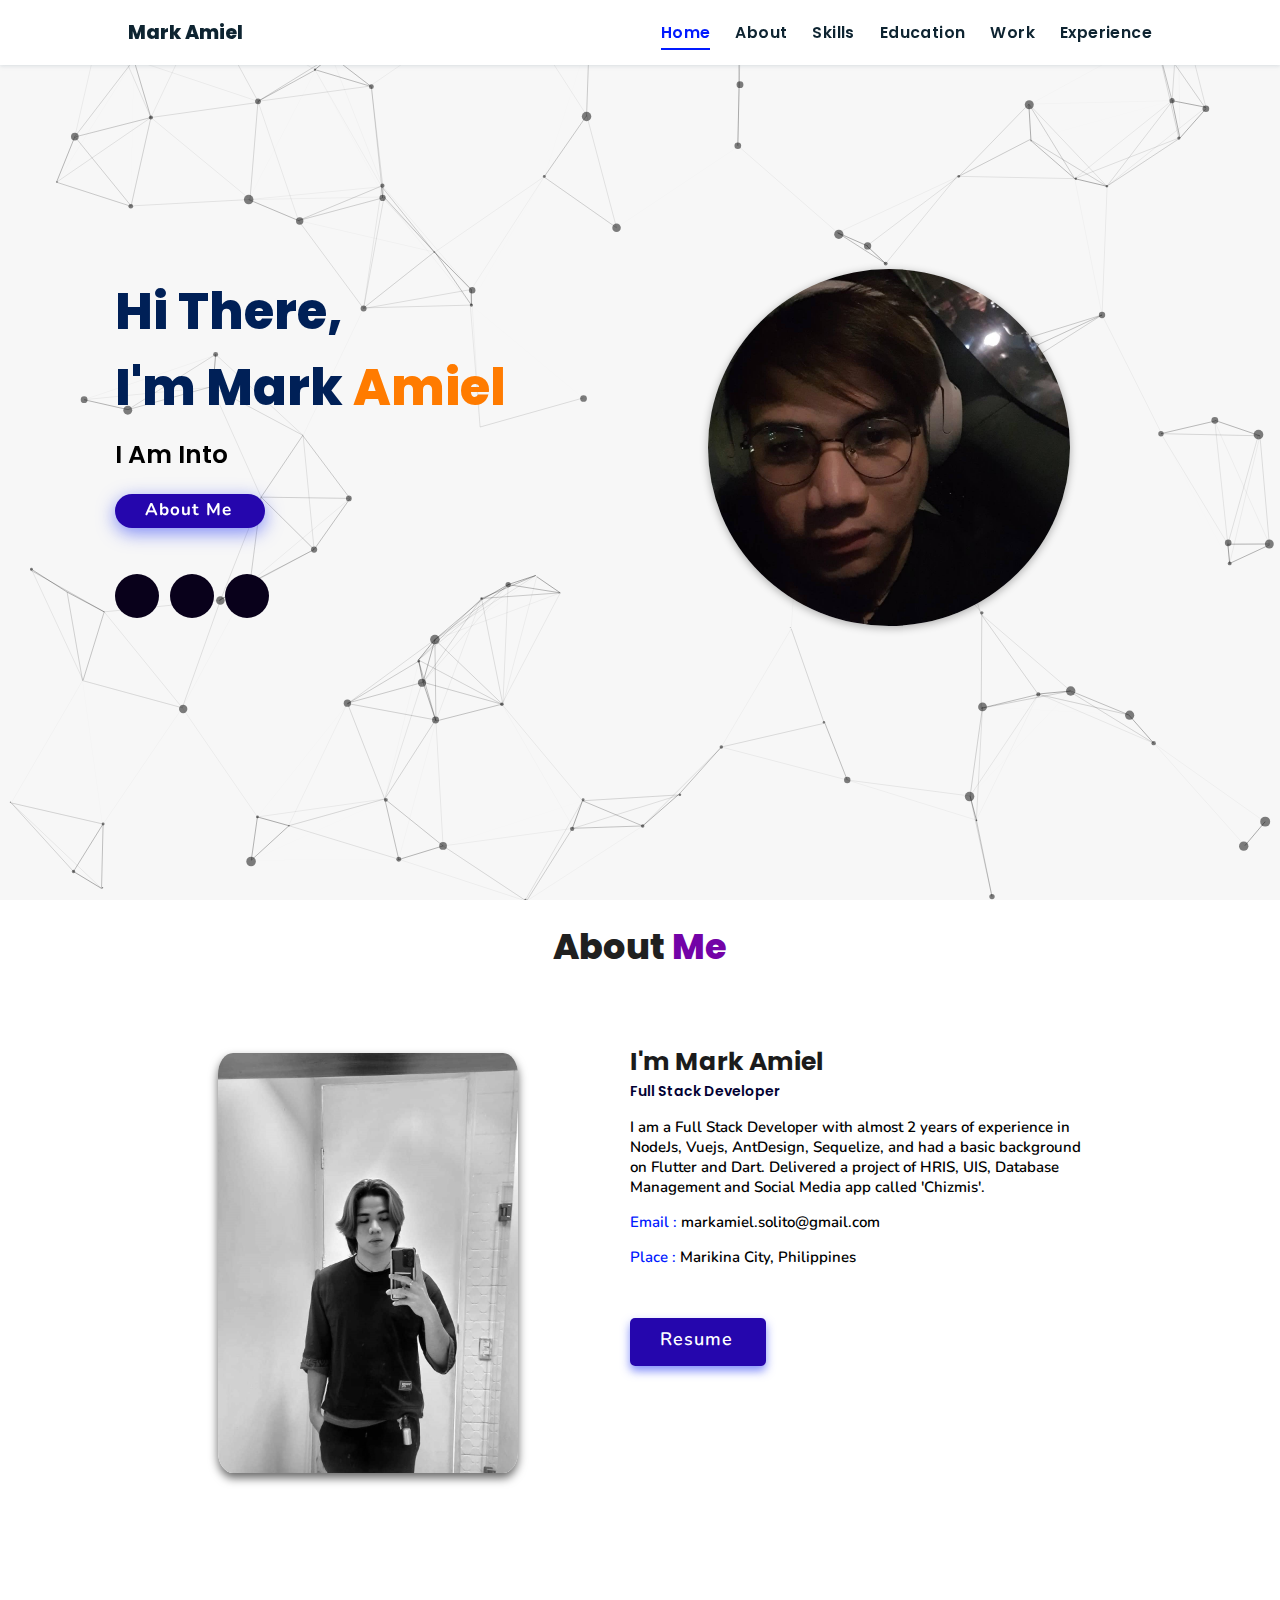
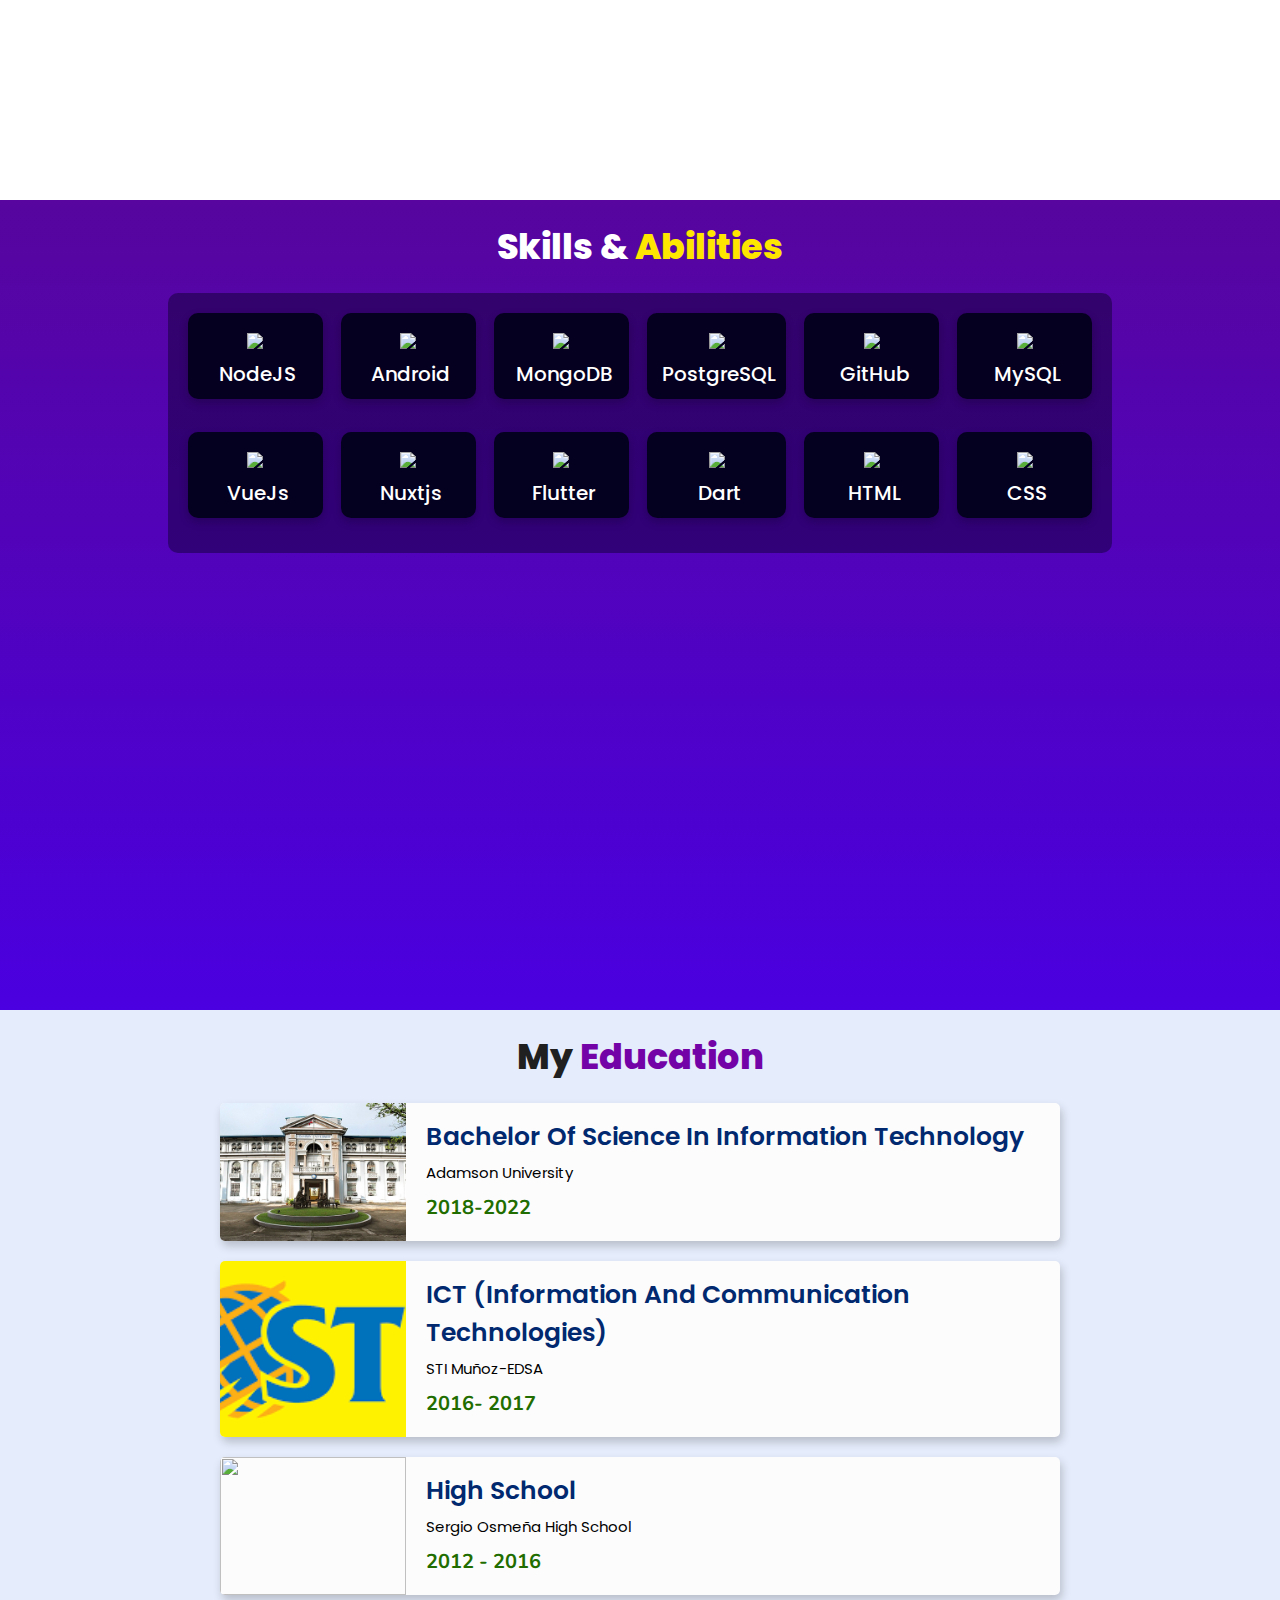
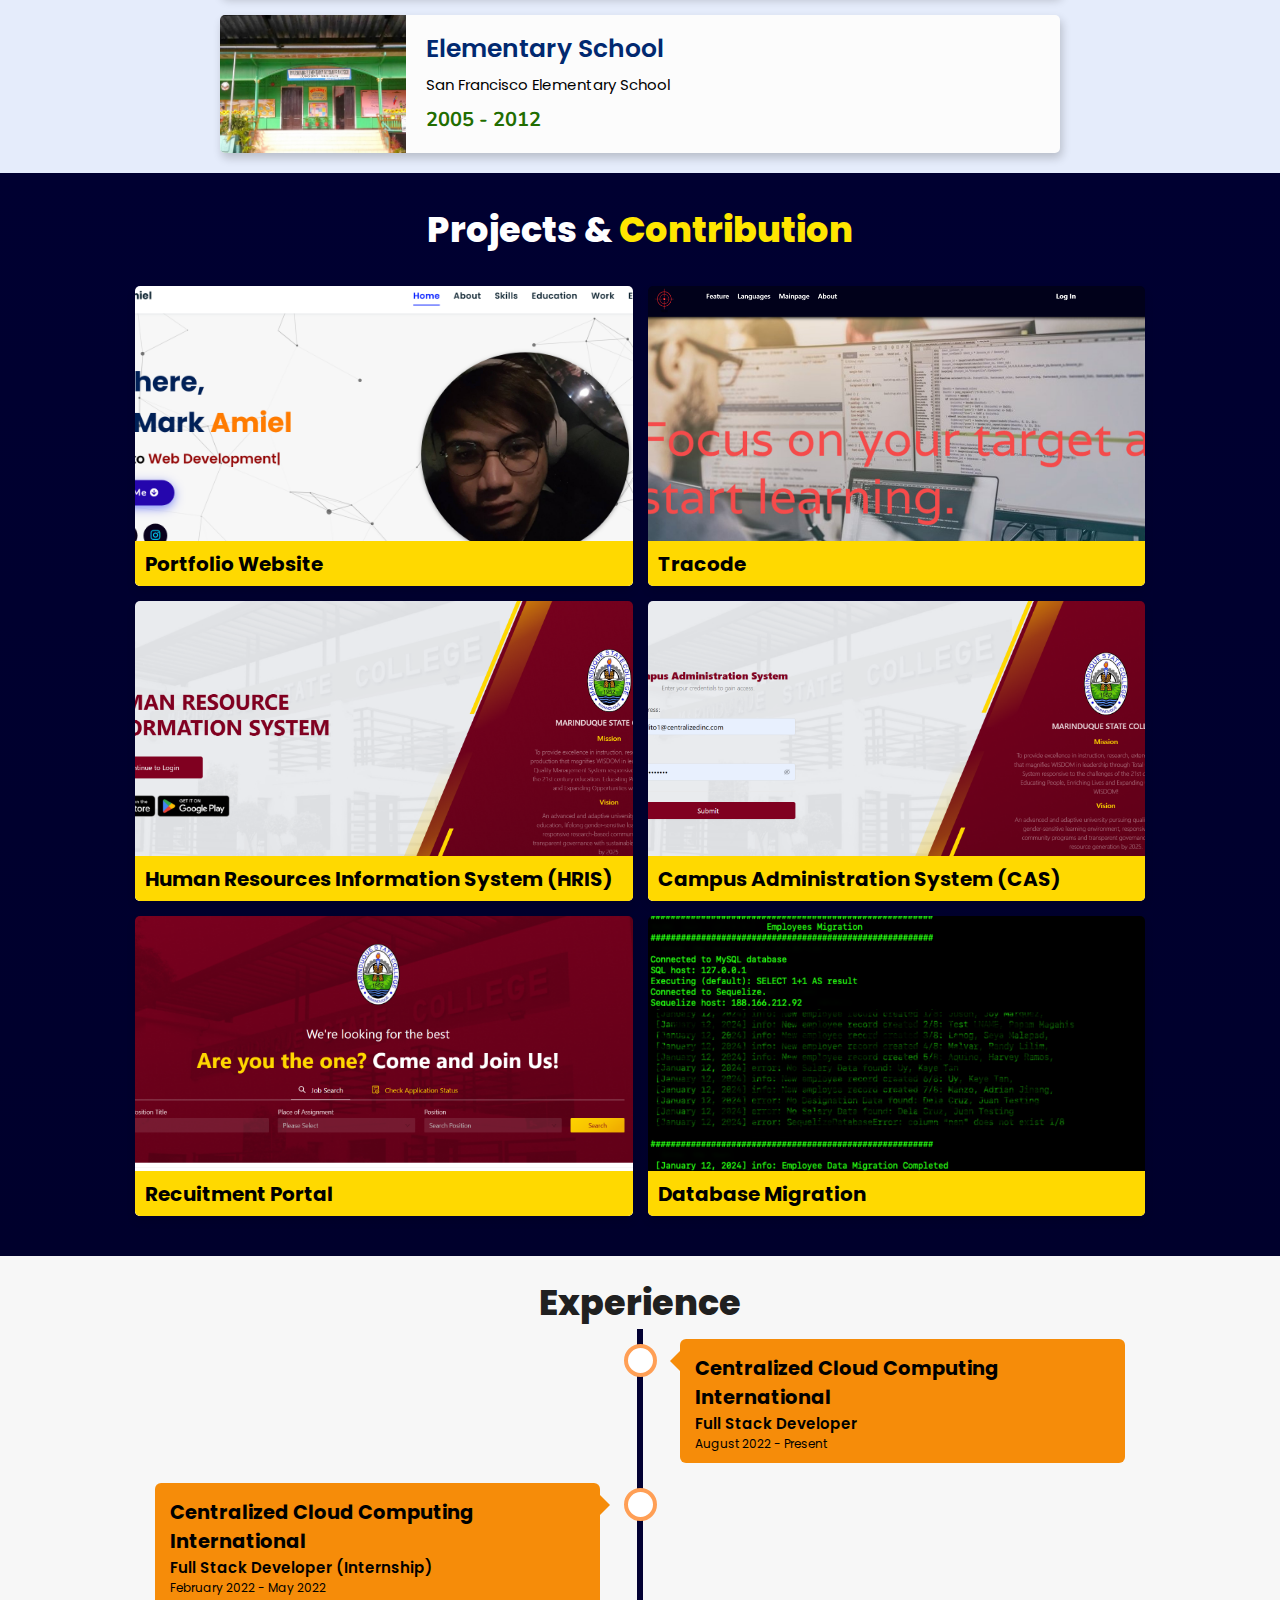
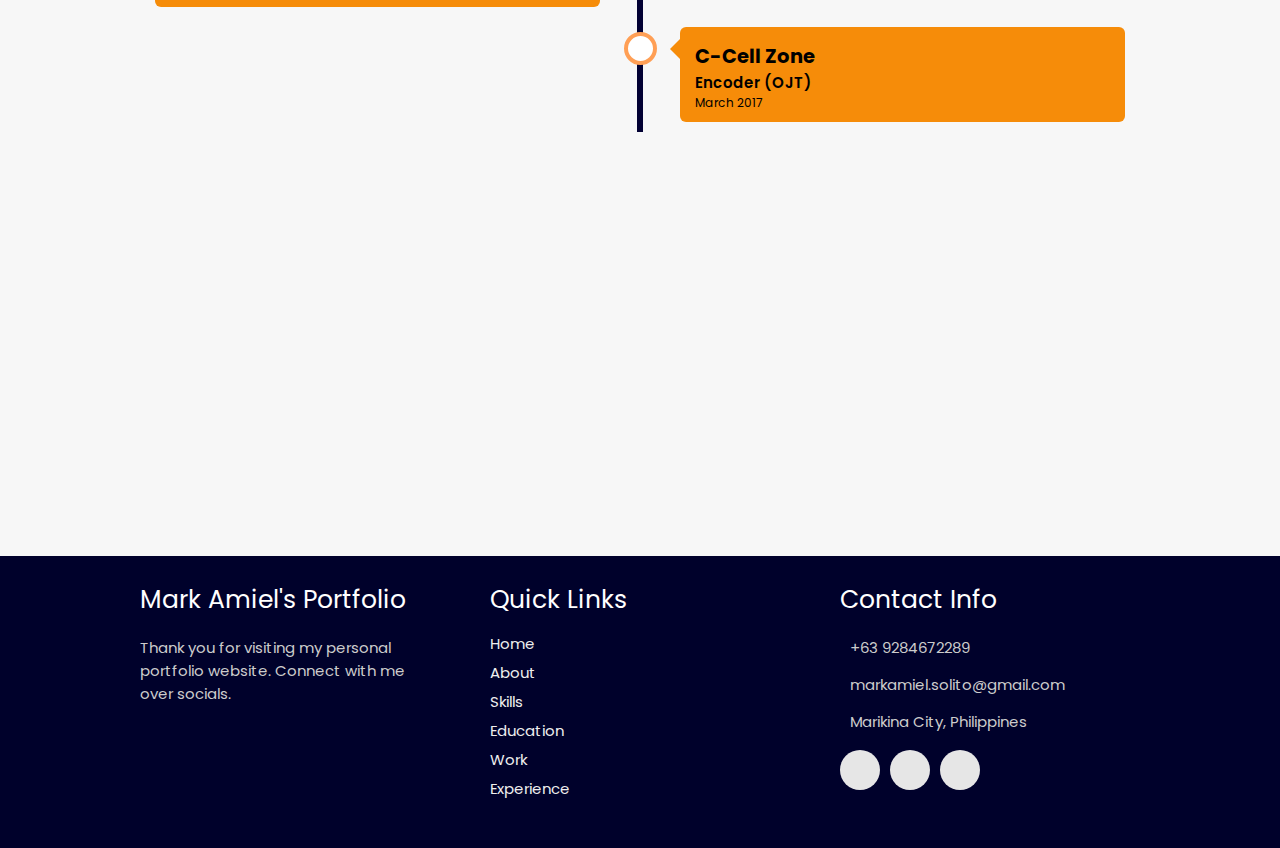
==== index.html @ 1a0b4877 "added my portfolio" ====
<!DOCTYPE html>
<html lang="en">
<head>
    <meta charset="UTF-8">
    <meta http-equiv="X-UA-Compatible" content="IE=edge">
    <meta name="viewport" content="width=device-width, initial-scale=1.0">
    <meta name="keywords" content="mark amiel solito, portfolio, mark, full stack dev, personal portfolio lifecodes, portfolio design, portfolio website, personal portfolio" />
    <meta name="description" content="Welcome to Mark Amiel's Portfolio. Full-Stack Web Developer and Android App Developer" />
    <!-- Custom CSS -->
    <link rel="stylesheet" href="./assets/css/style.css">
    <!-- Font Awesome -->
    <link rel="stylesheet" href="https://cdnjs.cloudflare.com/ajax/libs/font-awesome/5.15.3/css/all.min.css" integrity="sha512-iBBXm8fW90+nuLcSKlbmrPcLa0OT92xO1BIsZ+ywDWZCvqsWgccV3gFoRBv0z+8dLJgyAHIhR35VZc2oM/gI1w==" crossorigin="anonymous" referrerpolicy="no-referrer" />
    <!-- Favicon -->
    <link id='favicon' rel="shortcut icon" href="./assets/images/cmsoon.png" type="image/x-png">
    <title>Portfolio | Mark Amiel</title>
</head>
<body oncontextmenu="return false">

<!-- pre loader -->
<!-- <div class="loader-container">
  <img draggable="false" src="./assets/images/preloader.gif" alt="">
</div> -->

<!-- navbar starts -->
<header>
        <div class="logo">Mark Amiel</div>

        <div id="menu" class="fas fa-bars"></div>
        <nav class="navbar">
            <ul>
            <li><a class="active" href="#home">Home</a></li>
            <li><a href="#about">About</a></li>
            <li><a href="#skills">Skills</a></li>
            <li><a href="#education">Education</a></li>
            <li><a href="#work">Work</a></li>
            <li><a href="#experience">Experience</a></li>
            <!-- <li><a href="#contact">Contact</a></li> -->
            </ul>
        </nav>
</header>
<!-- navbar ends -->


<!-- hero section starts -->
<section class="home" id="home">
    <div id="particles-js"></div>

    <div class="content">
    <h2>Hi There,<br/> I'm Mark <span>Amiel</span></h2>
    <p>i am into <span class="typing-text"></span></p>
    <a href="#about" class="btn"><span>About Me</span>
      <i class="fas fa-arrow-circle-down"></i>
    </a>
    <div class="socials">
        <ul class="social-icons">
          <li><a class="linkedin" aria-label="LinkedIn" href="www.linkedin.com/in/mark-amiel-solito-00a850232" target="_blank"><i class="fab fa-linkedin"></i></a></li> 
          <li><a class="github" aria-label="GitHub" href="https://github.com/markamiel1621" target="_blank"><i class="fab fa-github"></i></a></li>
          <!-- <li><a class="twitter" aria-label="Twitter" href="https://twitter.com/jigar_sable" target="_blank"><i class="fab fa-twitter"></i></a></li> -->
          <!-- <li><a class="telegram" aria-label="Telegram" href="https://t.me/lifecode5" target="_blank"><i class="fab fa-telegram-plane"></i></a></li> -->
          <li><a class="instagram" aria-label="Instagram" href="https://www.instagram.com/markamielsolito/"><i class="fab fa-instagram" target="_blank"></i></a></li>
          <!-- <li><a class="dev" aria-label="Dev" href="https://dev.to/jigarsable" target="_blank"><i class="fab fa-dev"></i></a></li> -->
        </ul>
      </div>
    </div>
<div class="image">
    <img draggable="false" class="tilt" src="./assets/images/wabs.jpg" alt="">
</div>
</section>
<!-- hero section ends -->


<!-- about section starts -->
<section class="about" id="about">
    <h2 class="heading"><i class="fas fa-user-alt"></i> About <span>Me</span></h2>
    
    <div class="row">

    <div class="image">
        <img draggable="false" class="tilt" src="./assets/images/profile1.jpg" alt="">
    </div>
    <div class="content">
        <h3>I'm Mark Amiel</h3>
        <span class="tag">Full Stack Developer</span>
        
        <p>I am a Full Stack Developer with almost 2 years of experience in NodeJs,
           Vuejs, AntDesign, Sequelize, and had a basic background on Flutter and Dart.
           Delivered a project of HRIS, UIS, Database Management and Social Media app called 'Chizmis'. </p>
        
        <div class="box-container">
            <!-- <div class="box">
              <p><span> age: </span> 20</p>
              <p><span> phone : </span> +91 XXX-XXX-XXXX</p>
            </div> -->
            <div class="box">
              <p><span> email : </span> markamiel.solito@gmail.com</p>
              <p><span> place : </span> Marikina City, Philippines</p>
            </div>
        </div>
        
        <div class="resumebtn">
            <a href="https://drive.google.com/file/d/1kHxm1HCWoU1pRGi8c9yn0HcrzHB5_2mt/view?usp=sharing" target="_blank" class="btn"><span>Resume</span>
                <i class="fas fa-chevron-right"></i>
            </a>
        </div>

    </div>
    </div>
</section>
<!-- about section ends -->

<!-- skills section starts -->
<section class="skills" id="skills">

    <h2 class="heading"><i class="fas fa-laptop-code"></i> Skills & <span>Abilities</span></h2>

    <div class="container">
          <div class="row" id="skillsContainer">

            <div class="bar">
              <div class="info">
                <img src="https://img.icons8.com/color/48/000000/nodejs.png"/>
                <span>NodeJS</span>
              </div>
            </div>

            <div class="bar">
              <div class="info">
                <img src="https://img.icons8.com/fluency/48/000000/android-os.png"/>
                <span>Android</span>
              </div>
            </div>

            <div class="bar">
              <div class="info">
                <img src="https://img.icons8.com/color/48/000000/mongodb.png"/>
                <span>MongoDB</span>
              </div>
            </div>

            <div class="bar">
              <div class="info">
                <img src="https://img.icons8.com/color/48/000000/postgreesql.png"/>
                <span>PostgreSQL</span>
              </div>
            </div>

            <div class="bar">
              <div class="info">
                <img src="https://img.icons8.com/glyph-neue/48/ffffff/github.png"/>
                <span>GitHub</span>
              </div>
            </div>
            <div class="bar">
              <div class="info">
                <img src="https://img.icons8.com/color/48/000000/mysql-logo.png"/>
                <span>MySQL</span>
              </div>
            </div>
            
            <div class="bar">
              <div class="info">
                <img src="https://img.icons8.com/fluency/48/vuejs.png">
                <span>VueJs</span>
              </div>
            </div>
            <div class="bar">
              <div class="info">
                <img src="https://img.icons8.com/color/48/nuxt-jc.png">
                <span>Nuxtjs</span>
              </div>
            </div>
            <div class="bar">
              <div class="info">
                <img src="https://img.icons8.com/color/48/flutter.png">
                <span>Flutter</span>
              </div>
            </div>
            <div class="bar">
              <div class="info">
                <img src="https://img.icons8.com/color/48/dart.png">
                <span>Dart</span>
              </div>
            </div>
            <div class="bar">
              <div class="info">
                <img src="https://img.icons8.com/color/48/html.png">
                <span>HTML</span>
              </div>
            </div>
            <div class="bar">
              <div class="info">
                <img src="https://img.icons8.com/color/48/css.png">
                <span>CSS</span>
              </div>
            </div>
      </div>
</div>
</section>
<!-- skills section ends -->


<!-- education section starts -->
<section class="education" id="education">

  <h1 class="heading"><i class="fas fa-graduation-cap"></i> My <span>Education</span></h1>

    <!-- <p class="qoute">Education is not the learning of facts, but the training of the mind to think.</p> -->

    <div class="box-container">

    <div class="box">
        <div class="image">
        <img draggable="false" src="./assets/images/educat/adamson.jpg" alt="">
        </div>
        <div class="content">
        <h3>Bachelor of Science in Information Technology</h3>
        <p>Adamson University</p>
        <h4>2018-2022</h4>
        </div>
    </div>

    <div class="box">
      <div class="image">
      <img draggable="false" src="./assets/images/educat/stimunoz.png" alt="">
      </div>
      <div class="content">
      <h3>ICT (Information and communication technologies)</h3>
      <p>STI Muñoz-EDSA </p>
      <h4>2016- 2017</h4>
      </div>
    </div>

    <div class="box">
      <div class="image">
      <img draggable="false" src="./assets/images/educat/sergioOsmenia.jpg" alt="">
      </div>
      <div class="content">
      <h3>High School</h3>
      <p>Sergio Osmeña High School</p>
      <h4>2012 - 2016</h4>
      </div>
    </div>

    <div class="box">
      <div class="image">
      <img draggable="false" src="./assets/images/educat/sanfrancisco.jpg" alt="">
      </div>
      <div class="content">
      <h3>Elementary School</h3>
      <p>San Francisco Elementary School</p>
      <h4> 2005 - 2012</h4>
      </div>
    </div>

</div>
</section>
<!-- education section ends -->


<!-- work project section starts -->
<section class="work" id="work">

  <h2 class="heading"><i class="fas fa-laptop-code"></i> Projects &<span> Contribution</span></h2>

  <div class="box-container">

    <div class="box">
      <img draggable="false" src="./assets/images/projects/website.PNG" alt="" />
      <div class="content">
        <div class="tag">
        <h3>Portfolio Website</h3>
        </div>
        <div class="desc">
          <p>Personal portfolio website. This project will know my additional personal information
            and experience, also included the projects and contribution on the system that we built.
          </p>
          <!-- <div class="btns">
            <a href="#" class="btn" target="_blank"><i class="fas fa-eye"></i> View</a>
            <a href="https://github.com/jigar-sable/Portfolio-Website" class="btn" target="_blank">Code <i class="fas fa-code"></i></a>
          </div> -->
        </div>
      </div>
    </div>

    <div class="box">
      <img draggable="false" src="./assets/images/projects/tracode.PNG" alt="" />
      <div class="content">
        <div class="tag">
        <h3>Tracode</h3>
        </div>
        <div class="desc">
          <p>Tracode website are my thesis project. Tracode project is a tool for learning on Programming languages
            that is focused on PHP, JAVA and C#. It helps to understand the basic concept of programming languages
            and it has a quiz to help user to built hes/her own code and to recall the uses of codes.
          </p>
          <!-- <div class="btns">
            <a href="#" class="btn" target="_blank"><i class="fas fa-eye"></i> View</a>
            <a href="https://github.com/jigar-sable/Portfolio-Website" class="btn" target="_blank">Code <i class="fas fa-code"></i></a>
          </div> -->
        </div>
      </div>
    </div>

    <div class="box">
      <img draggable="false" src="./assets/images/projects/hris.PNG" alt="" />
      <div class="content">
        <div class="tag">
        <h3>Human Resources Information System (HRIS)</h3>
        </div>
        <div class="desc">
          <p>Human Resources Information System (HRIS) projects are one of my main contribuation in the 
            company. It is managing and process detailed employee information especially this system are used for 
            monitoring employees in the School. Working on the design of webpage and responsive page 
            for better viewing in a different resolution of devices such as monitor and cellphone.
            
          </p>
          <!-- <div class="btns">
            <a href="#" class="btn" target="_blank"><i class="fas fa-eye"></i> View</a>
            <a href="https://github.com/jigar-sable/Portfolio-Website" class="btn" target="_blank">Code <i class="fas fa-code"></i></a>
          </div> -->
        </div>
      </div>
    </div>
    
    <div class="box">
      <img draggable="false" src="./assets/images/projects/cas.PNG" alt="" />
      <div class="content">
        <div class="tag">
        <h3>Campus Administration System (CAS)</h3>
        </div>
        <div class="desc">
          <p> Campus Administration System (CAS) is a tool for a Admin side. It helps for giving a role of each
            employee to access a limited screen on the website which has a giving permission of each users. also
            it has a tool for manipulate the database which uses for migrating old data from the dump database.
          </p>
          <!-- <div class="btns">
            <a href="#" class="btn" target="_blank"><i class="fas fa-eye"></i> View</a>
            <a href="https://github.com/jigar-sable/Portfolio-Website" class="btn" target="_blank">Code <i class="fas fa-code"></i></a>
          </div> -->
        </div>
      </div>
    </div>

    <div class="box">
      <img draggable="false" src="./assets/images/projects/jobs.PNG" alt="" />
      <div class="content">
        <div class="tag">
        <h3>Recuitment Portal</h3>
        </div>
        <div class="desc">
          <p> Recruitment Portal are used for the applicant that finds a suitable jobs for them. This Recruitment
            portal project are focused on hiring of schools.
          </p>
          <!-- <div class="btns">
            <a href="#" class="btn" target="_blank"><i class="fas fa-eye"></i> View</a>
            <a href="https://github.com/jigar-sable/Portfolio-Website" class="btn" target="_blank">Code <i class="fas fa-code"></i></a>
          </div> -->
        </div>
      </div>
    </div>

    <div class="box">
      <img draggable="false" src="./assets/images/projects/dbmigration.png" alt="" />
      <div class="content">
        <div class="tag">
        <h3>Database Migration</h3>
        </div>
        <div class="desc">
          <p> Database Migration tool are used for migrating dump data into a target database to save the old data 
            on the new database. It focused on Mysql database that tranfer on Sequelize database for new environement of 
            database. It has a feature for mapping old datas and match it on the new database for the right stored value
            on the table.
          </p>
          <!-- <div class="btns">
            <a href="#" class="btn" target="_blank"><i class="fas fa-eye"></i> View</a>
            <a href="https://github.com/jigar-sable/Portfolio-Website" class="btn" target="_blank">Code <i class="fas fa-code"></i></a>
          </div> -->
        </div>
      </div>
    </div>
</div>

<!-- <div class="viewall">
  <a href="/projects" class="btn"><span>View All</span>
    <i class="fas fa-arrow-right"></i>
</a> -->
</div>

</section>
<!-- work project section ends -->

<!-- experience section starts -->
<section class="experience" id="experience">

  <h2 class="heading"><i class="fas fa-briefcase"></i> Experience </h2>

  <div class="timeline">

    <div class="container right">
      <div class="content">
        <div class="tag">
          <h2>Centralized Cloud Computing International</h2>
        </div>
        <div class="desc">
            <h3>
              Full Stack Developer
            </h3>
            <p>August 2022 - present</p>
        </div>
      </div>
    </div>

    <div class="container left">
      <div class="content">
        <div class="tag">
          <h2>Centralized Cloud Computing International</h2>
        </div>
        <div class="desc">
            <h3>Full Stack Developer (Internship)</h3>
            <p>February 2022 - May 2022</p>
        </div>
      </div>
    </div>

    <div class="container right">
      <div class="content">
        <div class="tag">
          <h2>C-cell zone</h2>
        </div>
        <div class="desc">
            <h3>Encoder (OJT)</h3>
            <p>March 2017</p>
        </div>
      </div>
    </div>



  <!-- <div class="morebtn">
    <a href="/experience" class="btn"><span>View All</span>
      <i class="fas fa-arrow-right"></i>
  </a>
  </div> -->

</div>

</section>
<!-- experience section ends -->

<!-- contact section starts -->
<!-- <section class="contact" id="contact">
  
  <h2 class="heading"><i class="fas fa-headset"></i> Get in <span>Touch</span></h2>

  <div class="container">
    <div class="content">
      <div class="image-box">
        <img draggable="false" src="./assets/images/contact1.png" alt="">
      </div>
    <form id="contact-form">
      
      <div class="form-group">
        <div class="field">
          <input type="text" name="name" placeholder="Name" required>
          <i class='fas fa-user'></i>
        </div>
        <div class="field">
          <input type="text" name="email" placeholder="Email" required>
          <i class='fas fa-envelope'></i>
        </div>
        <div class="field">
          <input type="text" name="phone" placeholder="Phone">
          <i class='fas fa-phone-alt'></i>
        </div>
        <div class="message">
        <textarea placeholder="Message" name="message" required></textarea>
        <i class="fas fa-comment-dots"></i>
        </div>
        </div>
      <div class="button-area">
        <button type="submit">
          Submit <i class="fa fa-paper-plane"></i></button>
      </div>
    </form>
  </div>
  </div>
</section> -->
<!-- contact section ends -->


<!-- footer section starts -->
<section class="footer">

  <div class="box-container">

      <div class="box">
          <h3>Mark Amiel's Portfolio</h3>
          <p>Thank you for visiting my personal portfolio website. Connect with me over socials. <br/> <br/></p>
      </div>

      <div class="box">
          <h3>quick links</h3>
          <a href="#home"><i class="fas fa-chevron-circle-right"></i> home</a>
          <a href="#about"><i class="fas fa-chevron-circle-right"></i> about</a>
          <a href="#skills"><i class="fas fa-chevron-circle-right"></i> skills</a>
          <a href="#education"><i class="fas fa-chevron-circle-right"></i> education</a>
          <a href="#work"><i class="fas fa-chevron-circle-right"></i> work</a>
          <a href="#experience"><i class="fas fa-chevron-circle-right"></i> experience</a>
      </div>

      <div class="box">
          <h3>contact info</h3>
          <p> <i class="fas fa-phone"></i>+63 9284672289</p>
          <p> <i class="fas fa-envelope"></i>markamiel.solito@gmail.com</p>
          <p> <i class="fas fa-map-marked-alt"></i>Marikina City, Philippines</p>
          <div class="share">

              <a href="www.linkedin.com/in/markamiel1619" class="fab fa-linkedin" aria-label="LinkedIn" target="_blank"></a>
              <a href="https://github.com/markamiel1621" class="fab fa-github" aria-label="GitHub" target="_blank"></a>
              <a href="mailto:markamiel.solito@gmail.com" class="fas fa-envelope" aria-label="Mail" target="_blank"></a>
              <!-- <a href="https://twitter.com/jigar_sable" class="fab fa-twitter" aria-label="Twitter" target="_blank"></a> -->
              <!-- <a href="https://t.me/lifecode5" class="fab fa-telegram-plane" aria-label="Telegram" target="_blank"></a> -->
          </div>
      </div>
  </div>

  <!-- <h1 class="credit">Designed with <i class="fa fa-heart pulse"></i> by <a href="https://www.linkedin.com/in/jigar-sable"> jigar sable</a></h1> -->

</section>
<!-- footer section ends -->


<!-- scroll top btn -->
<a href="#home" aria-label="ScrollTop" class="fas fa-angle-up" id="scroll-top"></a>
<!-- scroll back to top -->


<!-- ==== ALL MAJOR JAVASCRIPT CDNS STARTS ==== -->
<!-- jquery cdn -->
<script src="https://cdnjs.cloudflare.com/ajax/libs/jquery/3.6.0/jquery.min.js" integrity="sha512-894YE6QWD5I59HgZOGReFYm4dnWc1Qt5NtvYSaNcOP+u1T9qYdvdihz0PPSiiqn/+/3e7Jo4EaG7TubfWGUrMQ==" crossorigin="anonymous" referrerpolicy="no-referrer"></script>

<!-- typed.js cdn -->
<script src="https://cdnjs.cloudflare.com/ajax/libs/typed.js/2.0.5/typed.min.js" integrity="sha512-1KbKusm/hAtkX5FScVR5G36wodIMnVd/aP04af06iyQTkD17szAMGNmxfNH+tEuFp3Og/P5G32L1qEC47CZbUQ==" crossorigin="anonymous" referrerpolicy="no-referrer"></script>

<!-- particle.js links -->
<script src="./assets/js/particles.min.js"></script>
<script src="./assets/js/app.js"></script>

<!-- vanilla tilt.js links -->
<script src="https://cdnjs.cloudflare.com/ajax/libs/vanilla-tilt/1.7.0/vanilla-tilt.min.js" integrity="sha512-SttpKhJqONuBVxbRcuH0wezjuX+BoFoli0yPsnrAADcHsQMW8rkR84ItFHGIkPvhnlRnE2FaifDOUw+EltbuHg==" crossorigin="anonymous" referrerpolicy="no-referrer"></script>

<!-- scroll reveal anim -->
<script src="https://unpkg.com/scrollreveal"></script>

<script
      type="text/javascript"
      src="https://cdn.jsdelivr.net/npm/emailjs-com@3/dist/email.min.js"
    ></script>

<!-- ==== ALL MAJOR JAVASCRIPT CDNS ENDS ==== -->

<script src="./assets/js/script.js"></script>

</body>
</html>
---- assets/css/style.css ----
@import url("https://fonts.googleapis.com/css2?family=Poppins:wght@400;600;700&display=swap");
@import url("https://fonts.googleapis.com/css2?family=Nunito:ital,wght@0,300;0,400;0,600;0,700;1,300;1,400&display=swap");

* {
  margin: 0;
  padding: 0;
  box-sizing: border-box;
  text-decoration: none;
  outline: none;
  border: none;
  text-transform: capitalize;
  transition: all 0.2s linear;
}
html {
  font-size: 62.5%;
  overflow-x: hidden;
  scroll-behavior: smooth;
}
body {
  background: #f7f7f7;
  font-family: "Poppins", sans-serif;
}

*::selection {
  background: #2b3dda;
  color: #fff;
}

html {
  font-size: 62.5%;
  overflow-x: hidden;
}
html::-webkit-scrollbar {
  width: 0.8rem;
}
html::-webkit-scrollbar-track {
  background: rgb(235, 202, 245);
}
html::-webkit-scrollbar-thumb {
  background: #420177;
}

/* pre loader start */
.loader-container {
  position: fixed;
  top: 0;
  left: 0;
  z-index: 10000;
  background: #e6eff1;
  display: flex;
  align-items: center;
  justify-content: center;
  height: 100%;
  width: 100%;
}
.loader-container.fade-out {
  top: -120%;
}
/* pre loader end */

/* navbar starts */
header {
  position: fixed;
  top: 0;
  left: 0;
  right: 0;
  z-index: 1000;
  display: flex;
  align-items: center;
  justify-content: space-between;
  padding: 1.7rem 10%;
  height: 6.5rem;
  background-color: #fff;
  box-shadow: 0 1px 4px rgba(146, 161, 176, 0.3);
}
section {
  min-height: 100vh;
  padding: 2rem 9%;
}
.heading {
  font-size: 3.5rem;
  color: rgb(32, 32, 32);
  font-weight: 800;
  text-align: center;
}
.heading span {
  color: rgb(115, 3, 167);
}
header .logo {
  font-size: 1.9rem;
  font-weight: 800;
  text-decoration: none;
  color: #0e2431;
}
header .logo i {
  font-size: 2.2rem;
}
header .logo:hover {
  color: #fc8c05;
}
header .navbar ul {
  list-style: none;
  display: flex;
  justify-content: center;
  align-items: center;
}
header .navbar li {
  margin-left: 2.5rem;
}
header .navbar ul li a {
  font-size: 1.57rem;
  color: #0e2431;
  font-weight: 600;
  text-decoration: none;
  letter-spacing: 0.04rem;
  transition: 0.2s;
}
header .navbar ul li a.active,
header .navbar ul li a:hover {
  color: #011aff;
  border-bottom: 0.2rem solid #011aff;
  padding: 0.5rem 0;
}
/* navbar ends */

/* hamburger icon starts*/
#menu {
  font-size: 3rem;
  cursor: pointer;
  color: rgb(24, 2, 63);
  display: none;
}
@media (max-width: 768px) {
  #menu {
    display: block;
  }
  header .navbar {
    position: fixed;
    top: 6.5rem;
    right: -120%;
    width: 75%;
    height: 100%;
    text-align: left;
    align-items: flex-start;
    background-color: #0e0f31;
  }
  header .navbar ul {
    flex-flow: column;
    padding: 1rem;
  }
  header .navbar ul li {
    text-align: center;
    width: 100%;
    margin: 1rem 0;
    border-radius: 0.5rem;
    width: 26rem;
  }
  header .navbar ul li a {
    display: block;
    padding: 1rem;
    text-align: left;
    color: #fff;
    font-size: 2rem;
  }
  header .navbar ul li a.active,
  header .navbar ul li a:hover {
    padding: 1rem;
    color: #fff;
    border-radius: 0.5rem;
    border-bottom: 0.5rem solid #011aff;
  }
  .fa-times {
    transform: rotate(180deg);
  }
  header .navbar.nav-toggle {
    right: 0;
  }
}
/* hamburger icon ends */

/* hero section starts*/
.home {
  position: relative;
  display: flex;
  flex-wrap: wrap;
  gap: 1.5rem;
  min-height: 100vh;
  align-items: center;
}
.home #particles-js {
  position: absolute;
  top: 0;
  left: 0;
  height: 100%;
  width: 100%;
}
.home::before {
  content: "";
  position: absolute;
  top: 0;
  left: 0;
  height: 100%;
  width: 100%;
}
.home .content {
  flex: 1 1 40rem;
  padding-top: 1rem;
  z-index: 1;
}
.home .image {
  flex: 1 1 40rem;
  z-index: 1;
}
.home .image img {
  width: 70%;
  margin-left: 6rem;
  border-radius: 50%;
  box-shadow: 0 2px 8px rgba(0, 0, 0, 0.3);
  cursor: pointer;
}
.home .image img:hover {
  box-shadow: 0 5px 15px rgba(0, 0, 0, 0.5);
}
.home .content h2 {
  font-size: 5rem;
  font-weight: 800;
  color: #002057;
}
.home .content h2 span {
  font-size: 5rem;
  font-weight: 800;
  color: #ff7b00;
}
.home .content p {
  font-size: 2.5rem;
  color: #000;
  font-weight: 600;
  padding: 1rem 0;
}
.home .content p span {
  font-size: 2.5rem;
  color: rgb(148, 8, 8);
  font-weight: 600;
  padding: 1rem 0;
}
.home .btn {
  margin-top: 1rem;
  position: absolute;
  line-height: 0;
  padding: 1.6rem 3rem;
  border-radius: 4em;
  transition: 0.5s;
  color: #fff;
  background: #2506ad;
  box-shadow: 0px 5px 18px rgba(48, 68, 247, 0.6);
  font-family: "Nunito", sans-serif;
}
.home .btn span {
  font-weight: 700;
  font-size: 1.7rem;
  letter-spacing: 0.1rem;
}
.home .btn i {
  margin-left: 0.3rem;
  font-size: 1.5rem;
  transition: 0.3s;
}
.home .btn:hover {
  background: #1a047e;
}
.home .btn:hover i {
  transform: translateX(5px);
}
/* social icons start */
.socials {
  position: relative;
  margin-top: 9rem;
}
.socials .social-icons {
  padding-left: 0;
  margin-bottom: 0;
  list-style: none;
}
.socials .social-icons li {
  display: inline-block;
  margin-bottom: 14px;
}
.social-icons a {
  font-size: 2rem;
  display: inline-block;
  line-height: 44px;
  color: #00d9ff;
  background-color: #09011b;
  width: 44px;
  height: 44px;
  text-align: center;
  margin-right: 8px;
  border-radius: 100%;
  -webkit-transition: all 0.2s linear;
  -o-transition: all 0.2s linear;
  transition: all 0.2s linear;
}
.social-icons a:active,
.social-icons a:focus,
.social-icons a:hover {
  color: #fff;
  background-color: #0685da;
}
.social-icons a.github:hover {
  background-color: #0e0e0e;
}
.social-icons a.twitter:hover {
  background-color: #00aced;
}
.social-icons a.linkedin:hover {
  background-color: #007bb6;
}
.social-icons a.dev:hover {
  background-color: #070707;
}
.social-icons a.instagram:hover {
  background-color: #ee00da;
}
/* social icons end */

/* hero media queries starts*/
@media (max-width: 450px) {
  .home .btn {
    margin: 4rem 0;
  }
  .socials {
    margin-top: 12rem;
  }
  .home .image img {
    margin-top: -12rem;
  }
  .home .content p {
    font-size: 2.2rem;
  }
  .home .content p span {
    font-size: 2.2rem;
  }
}
/* hero media queries ends*/
/* hero section end */

/* about section starts */
.about {
  background: rgb(255, 255, 255);
}
.about .row {
  display: flex;
  flex-direction: row;
  gap: 2rem;
  flex-wrap: wrap;
  padding: 4rem;
}
.about .row .image {
  text-align: center;
  flex: 1 1 35rem;
}
.about .row .image img {
  margin: 4rem;
  width: 30rem;
  height: auto;
  border-radius: 5%;
  box-shadow: 0 5px 10px rgba(0, 0, 0, 0.6);
  mix-blend-mode: luminosity;
  transition: 0.3s;
  cursor: pointer;
}
.about .row .image img:hover {
  mix-blend-mode: normal;
}
.about .row .content {
  flex: 1 1 45rem;
  padding: 3rem;
}
.about .row .content h3 {
  color: rgb(27, 27, 27);
  font-size: 2.5rem;
}
.about .row .content .tag {
  font-size: 1.4rem;
  color: #020133;
  font-weight: 600;
  margin-top: 1rem;
}
.about .row .content p {
  font-size: 1.5rem;
  margin-top: 1.5rem;
  font-family: "Nunito";
  font-weight: 600;
  text-transform: none;
}
.about .row .content .box-container {
  display: flex;
  flex-wrap: wrap;
  gap: 1.5rem;
  font-family: "Nunito";
  font-weight: 600;
}
.about .row .content .box-container .box p {
  text-transform: none;
}
.about .row .content .box-container .box p span {
  color: #011aff;
}
.resumebtn {
  margin-top: 6rem;
}
.resumebtn .btn {
  padding: 1.7rem 3rem;
  border-radius: 0.5em;
  transition: 0.3s;
  color: #fff;
  background: #2506ad;
  box-shadow: 0px 5px 10px rgba(48, 68, 247, 0.6);
  font-family: "Nunito", sans-serif;
}
.resumebtn .btn span {
  font-weight: 600;
  font-size: 1.8rem;
  letter-spacing: 0.1rem;
}
.resumebtn .btn i {
  margin-left: 0.3rem;
  font-size: 1.2rem;
  transition: 0.3s;
}
.resumebtn .btn:hover {
  background: #1a047e;
}
.resumebtn .btn:hover i {
  transform: translateX(5px);
}
/* about media queries starts*/
@media screen and (max-width: 600px) {
  .about .row .image {
    margin-top: 2rem;
  }
  .about .row .image img {
    margin: 0 auto;
    width: 80%;
    mix-blend-mode: normal;
  }
  .about .row {
    padding: 0.5rem;
    margin-bottom: 7rem;
  }
  .about .row .content {
    padding: 1rem;
  }
  .about .row .content .box-container {
    gap: 0;
  }
}
/* about media queries ends*/
/* about section ends */

/* skills section starts */
.skills {
  min-height: 90vh;
  background: linear-gradient(to bottom, #57059e, #4a00e0);
}
.skills h2 {
  color: #fff;
}
.skills .heading span {
  color: rgb(255, 230, 0);
}
.skills .container {
  background: rgba(0, 0, 22, 0.4);
  color: #fff;
  border-radius: 1rem;
  padding: 2rem;
  width: 90%;
  margin: auto;
  margin-top: 2rem;
}
.skills .container .row {
  display: grid;
  grid-template-columns: repeat(6, 1fr);
  flex-wrap: wrap;
  gap: 1.8rem;
}
.skills .container .bar {
  margin-bottom: 15px;
  padding: 10px;
  border-radius: 1rem;
  box-shadow: 0 4px 10px rgba(0, 0, 0, 0.2);
  background: rgba(0, 0, 22, 0.9);
  transition: 0.2s;
}
.skills .container .bar:hover {
  box-shadow: 0 8px 10px rgba(0, 2, 68, 0.8) !important;
  background-color: rgba(0, 0, 0, 0.9) !important;
}
.skills .container .bar .info {
  display: flex;
  flex-direction: column;
  align-items: center;
  gap: 1rem;
  margin-top: 1rem;
}
.skills .container .bar .info i {
  font-size: 4rem;
}
.skills .container .bar .info span {
  font-size: 2rem;
  font-weight: 500;
  font-family: "Poppins";
  margin-left: 0.5rem;
}
/* skills media queries starts*/
@media screen and (max-width: 600px) {
  .skills .container {
    padding: 0;
    margin: 0;
  }
  .skills .container .row {
    grid-template-columns: repeat(2, 1fr);
    margin: 1rem;
    padding: 2rem 0.2rem 2rem 0.2rem;
    gap: 1rem;
  }
  .skills .container {
    margin-top: 5px;
    width: 100%;
  }
}
/* skills media queries ends*/
/* skills section ends */

/* education section starts */
.education {
  background: #e5ecfb;
  min-height: 80vh;
}
.education .qoute {
  font-size: 1.5rem;
  text-align: center;
  font-family: "Nunito", sans-serif;
  font-weight: 600;
  margin-top: 0.5rem;
}
.education .box-container {
  display: flex;
  flex-wrap: wrap;
  justify-content: center;
  align-items: center;
  flex-direction: column;
}
.education .box-container .box {
  display: flex;
  flex-direction: row;
  width: 80%;
  border-radius: 0.5rem;
  box-shadow: 0.2rem 0.5rem 1rem rgba(0, 0, 0, 0.2);
  text-align: center;
  position: relative;
  margin-top: 2rem;
  overflow: hidden;
  transition: 0.3s;
  background: rgb(252, 252, 252);
}
.education .box-container .box:hover {
  transform: scale(1.03);
  box-shadow: 1rem 0.5rem 1.2rem rgba(0, 0, 0, 0.3);
}
.education .box-container .box .image {
  flex: 1 1 20rem;
  width: 100%;
}
.education .box-container .box img {
  object-fit: cover;
  position: relative;
  width: 100%;
  height: 100%;
}
.education .box-container .box .content {
  position: relative;
  display: flex;
  flex-direction: column;
  padding: 1rem;
  flex-wrap: wrap;
  flex: 1 1 70rem;
}
.education .box-container .box .content h3 {
  font-size: 2.5rem;
  color: #012970;
  padding: 0.5rem 0;
  font-weight: 600;
  text-align: left;
  margin-left: 1rem;
}
.education .box-container .box .content p {
  font-size: 1.5rem;
  margin-left: 1rem;
  text-align: left;
}
.education h4 {
  font-size: 2rem;
  color: rgb(34, 109, 0);
  text-align: left;
  margin: 1rem;
  font-family: "Nunito", sans-serif;
  font-weight: 700;
}

/* education media queries starts*/
@media screen and (max-width: 600px) {
  .education .box-container .box {
    flex-direction: column;
    width: 100%;
  }
  .education .box-container .box .image {
    width: 100%;
    height: 25rem;
  }
  .education .box-container .box img {
    width: 100%;
  }
  .education .box-container .box .content {
    position: relative;
    display: flex;
    flex-direction: column;
    padding: 1rem;
    flex-wrap: wrap;
    flex: 0;
  }
  .education .btns {
    margin-top: 2rem;
    margin-left: 1rem;
    margin-right: 1rem;
    flex-wrap: wrap;
  }
}
/* education media queries ends*/
/* education section ends */

/* work section starts */
.work {
  /* background: #010124; */
  background: linear-gradient(to bottom, #000031, #00002c);
}
.work h2 {
  color: #fff;
  padding: 1rem;
}
.work .heading span {
  color: rgb(255, 230, 0);
}
.work .box-container {
  display: flex;
  flex-wrap: wrap;
  gap: 1.5rem;
  margin: 2rem;
}
.work .box-container .box {
  flex: 1 1 40rem;
  border-radius: 0.5rem;
  box-shadow: 0 0.5rem 1rem rgba(0, 0, 0, 0.1);
  position: relative;
  overflow: hidden;
  height: 30rem;
}
.work .box-container .box img {
  height: 100%;
  width: 100%;
  object-fit: cover;
}
.work .box-container .box .content {
  height: 100%;
  width: 100%;
  position: absolute;
  top: 85%;
  left: 0;
  background: rgba(255, 255, 255, 0.9);
  display: flex;
  flex-direction: column;
}
.work .box-container .box .content .tag {
  display: flex;
  flex-direction: row;
  justify-content: space-between;
  align-items: center;
  height: 4.5rem;
  width: 100%;
  padding-left: 1rem;
  background: #ffd900;
}
.work .box-container .box .content .tag h3 {
  font-size: 2rem;
}
.work .box-container .box:hover .content {
  top: 25%;
}
.work .desc {
  margin: 2rem;
  display: flex;
  flex-direction: column;
  justify-content: center;
}
.work .desc p {
  font-size: 1.5rem;
}
.work .desc .btns {
  display: flex;
  justify-content: space-between;
  width: 100%;
  margin-top: 2rem;
}
.work .desc .btns .btn {
  line-height: 0;
  display: inline;
  padding: 1.5rem 2.5rem;
  border-radius: 0.5rem;
  font-size: 1.5rem;
  color: #fff;
  background: rgb(12, 12, 12);
  margin-right: 2rem;
}
.work .desc .btns .btn:hover {
  background: #310ae0f5;
}
.work .viewall {
  display: flex;
  justify-content: center;
}
.work .viewall .btn {
  position: relative;
  line-height: 0;
  padding: 1.6rem 3rem;
  border-radius: 0.5em;
  transition: 0.5s;
  color: rgb(255, 255, 255);
  font-weight: 700;
  border: 2px solid #fff;
  box-shadow: 0px 5px 10px rgba(65, 84, 241, 0.4);
  text-align: center;
}
.work .viewall .btn span {
  font-weight: 600;
  font-size: 1.7rem;
  font-family: "Nunito", sans-serif;
}
.work .viewall .btn i {
  margin-left: 0.3rem;
  font-size: 1.5rem;
  transition: 0.3s;
}
.work .viewall .btn:hover {
  background: #fff;
  color: #000;
}
.work .viewall .btn:hover i {
  transform: translateX(5px);
}
/* work section ends */

/* experience section starts */
.experience .timeline {
  position: relative;
  max-width: 1200px;
  margin: 0 auto;
}
.experience .timeline::after {
  content: "";
  position: absolute;
  width: 6px;
  background: #020133;
  top: 0;
  bottom: 0;
  left: 50%;
  margin-left: -3px;
  z-index: -2;
}
.experience .container {
  padding: 10px 40px;
  position: relative;
  background-color: inherit;
  width: 50%;
}
/*circles on timeline*/
.experience .container::after {
  content: "\f0b1";
  position: absolute;
  width: 25px;
  height: 25px;
  right: -17px;
  background-color: rgb(255, 255, 255);
  border: 4px solid #ff9f55;
  top: 15px;
  border-radius: 50%;
  z-index: 100;
  font-size: 1.89rem;
  text-align: center;
  font-weight: 600;
  color: #02094b;
  font-family: "Font Awesome\ 5 Free";
}
.experience .left {
  left: 0;
}
.experience .right {
  left: 50%;
}
/* arrows pointing right */
.experience .left::before {
  content: " ";
  height: 0;
  position: absolute;
  top: 22px;
  width: 0;
  z-index: 1;
  right: 30px;
  border: medium solid #f68c09;
  border-width: 10px 0 10px 10px;
  border-color: transparent transparent transparent #f68c09;
}
/* arrows pointing left  */
.experience .right::before {
  content: " ";
  height: 0;
  position: absolute;
  top: 22px;
  width: 0;
  z-index: 1;
  left: 30px;
  border: medium solid #f68c09;
  border-width: 10px 10px 10px 0;
  border-color: transparent #f68c09 transparent transparent;
}
.experience .right::after {
  left: -16px;
}
.experience .content {
  background-color: #f68c09;
  position: relative;
  border-radius: 6px;
}
.experience .content .tag {
  font-size: 1.3rem;
  padding-top: 1.5rem;
  padding-left: 1.5rem;
}
.experience .content .desc {
  margin-left: 1.5rem;
  padding-bottom: 1rem;
}
.experience .content .desc h3 {
  font-size: 1.5rem;
  font-weight: 600;
}
.experience .content .desc p {
  font-size: 1.2rem;
}
/* view all button */
.morebtn {
  display: flex;
  justify-content: center;
}
.morebtn .btn {
  position: relative;
  line-height: 0;
  padding: 1.6rem 3rem;
  border-radius: 0.5em;
  transition: 0.5s;
  color: #fff;
  background: #2506ad;
  box-shadow: 0px 5px 10px rgba(48, 68, 247, 0.6);
  text-align: center;
}
.morebtn .btn span {
  font-weight: 600;
  font-size: 1.7rem;
  font-family: "Nunito", sans-serif;
}
.morebtn .btn i {
  margin-left: 0.3rem;
  font-size: 1.5rem;
  transition: 0.3s;
}
.morebtn .btn:hover {
  background: #1a047e;
}
.morebtn .btn:hover i {
  transform: translateX(5px);
}

/* Media queries - Responsive timeline on screens less than 600px wide */
@media screen and (max-width: 600px) {
  .experience {
    min-height: 80vh;
  }
  .experience .timeline {
    margin-top: 2rem;
  }
  .experience .timeline::after {
    left: 31px;
  }
  .experience .container {
    width: 100%;
    padding-left: 8rem;
    padding-right: 2rem;
  }
  .experience .container::after {
    font-size: 2.2rem;
  }
  .experience .container::before {
    left: 61px;
    border: medium solid #f68c09;
    border-width: 10px 10px 10px 0;
    border-color: transparent #f68c09 transparent transparent;
  }
  .experience .left::after {
    left: 15px;
  }
  .experience .right::after {
    left: 15px;
  }
  .experience .right {
    left: 0%;
  }
  .morebtn {
    margin-top: 3rem;
  }
}
/* experience media queries ends */
/* experience section ends */

/* contact section starts */
.contact {
  background: #e5ecfb;
  min-height: 60vh;
}
.contact .container {
  max-width: 1050px;
  width: 100%;
  background: #fff;
  border-radius: 1.5rem;
  margin: 2rem 5rem;
  box-shadow: 0 5px 10px rgba(0, 0, 0, 0.15);
}
.contact .container .content {
  display: flex;
  align-items: center;
  justify-content: space-between;
  padding: 2.5rem 2rem;
}
.contact .content .image-box {
  max-width: 60%;
  margin-left: 4rem;
}
.contact .content .image-box img {
  width: 100%;
  height: 40rem;
  position: relative;
}
.contact .content form {
  width: 45%;
  margin-right: 3.5rem;
}
form .form-group {
  display: flex;
  flex-direction: column;
  justify-content: center;
}
.form-group .field {
  height: 50px;
  display: flex;
  position: relative;
  margin: 1rem;
  width: 100%;
}
form i {
  position: absolute;
  top: 50%;
  left: 18px;
  color: rgb(51, 51, 51);
  font-size: 17px;
  pointer-events: none;
  transform: translateY(-50%);
}
form .field input,
form .message textarea {
  width: 100%;
  height: 100%;
  outline: none;
  padding: 0 16px 0 48px;
  font-size: 16px;
  font-family: "Poppins", sans-serif;
  border-radius: 5px;
  border: 1px solid rgb(51, 51, 51);
  background: #e5ecfb;
}
.field input::placeholder,
.message textarea::placeholder {
  color: rgb(51, 51, 51);
}
.field input:focus,
.message textarea:focus {
  padding-left: 47px;
  border: 2px solid rgb(115, 3, 167);
}
.field input:focus ~ i,
.message textarea:focus ~ i {
  color: rgb(115, 3, 167);
}
form .message {
  position: relative;
  margin: 1rem;
  width: 100%;
}
form .message i {
  top: 25px;
  font-size: 20px;
  left: 15px;
}
form .message textarea {
  min-height: 130px;
  max-height: 230px;
  max-width: 100%;
  min-width: 100%;
  padding: 12px 20px 0 48px;
}
form .message textarea::-webkit-scrollbar {
  width: 0px;
}
form .button-area {
  display: flex;
  float: right;
  flex-direction: row-reverse;
}
.button-area button {
  color: #fff;
  border: none;
  outline: none;
  font-size: 1.8rem;
  cursor: pointer;
  border-radius: 5px;
  padding: 13px 25px;
  background: #2506ad;
  box-shadow: 0px 5px 10px rgba(48, 68, 247, 0.6);
  transition: 0.3s ease;
  font-family: "Nunito", sans-serif;
}
.button-area button:hover {
  background: #421cecf5;
}
.button-area span {
  font-size: 17px;
  padding: 1rem;
  display: none;
}
.button-area button i {
  position: relative;
  top: 6px;
  left: 2px;
  font-size: 1.5rem;
  transition: 0.3s;
  color: #fff;
}
.button-area button:hover i {
  left: 8px;
}
/* contact section media queries starts */
@media (max-width: 900px) {
  .contact {
    min-height: 70vh;
  }
  .contact .container {
    margin: 3rem 0 2rem 0;
  }
  .contact .container .content {
    padding: 18px 12px;
  }
  .contact .content .image-box {
    display: none;
  }
  .contact .content form {
    width: 100%;
    margin-right: 2rem;
  }
}
/* contact section media queries ends */
/* contact section ends */

/* footer section starts */
.footer {
  min-height: auto;
  padding-top: 0;
  background: rgb(0, 1, 43);
}
.footer .box-container {
  display: flex;
  justify-content: center;
  flex-wrap: wrap;
}
.footer .box-container .box {
  flex: 1 1 25rem;
  margin: 2.5rem;
}
.footer .box-container .box h3 {
  font-size: 2.5rem;
  color: #fff;
  padding-bottom: 1rem;
  font-weight: normal;
}
.footer .box-container .box p {
  font-size: 1.5rem;
  color: #ccc;
  padding: 0.7rem 0;
  text-transform: none;
}
.footer .box-container .box p i {
  padding-right: 1rem;
  color: #ffae00;
}
.footer .box-container .box a {
  font-size: 1.5rem;
  color: rgb(238, 238, 238);
  padding: 0.3rem 0;
  display: block;
}
.footer .box-container .box a:hover {
  color: #ffae00;
}
.footer .box-container .box .share {
  display: flex;
  flex-wrap: wrap;
  padding: 1rem 0;
}
.footer .box-container .box .share a {
  height: 4rem;
  width: 4rem;
  padding: 1rem;
  text-align: center;
  border-radius: 5rem;
  font-size: 1.7rem;
  margin-right: 1rem;
  transition: 0.2s;
  background: rgb(230, 230, 230);
  color: #02094b;
  border: none;
}
.footer .box-container .box .share a:hover {
  background: transparent;
  transform: scale(0.98);
  border: 0.1rem solid rgb(180, 178, 178);
  color: #ffae00;
}
.footer .credit {
  padding: 1rem 0 0 0;
  text-align: center;
  font-size: 1.5rem;
  font-family: "Nunito", sans-serif;
  font-weight: 600;
  color: #fff;
  border-top: 0.1rem solid #fff3;
}
.footer .credit a {
  color: #ffae00;
}
.footer .fa {
  color: #e90606;
  margin: 0 0.3rem;
  font-size: 1.5rem;
  animation: pound 0.35s infinite alternate;
}
@-webkit-keyframes pound {
  to {
    transform: scale(1.1);
  }
}
@keyframes pound {
  to {
    transform: scale(1.1);
  }
}
@media (max-width: 450px) {
  .footer .box-container .box {
    margin: 1.5rem;
  }
  .footer .box-container .box p {
    padding: 0.7rem;
  }
  .footer .box-container .box .share a {
    padding: 1.2rem;
  }
}
/* footer section ends */

/* common media queries starts*/
@media (max-width: 450px) {
  html {
    font-size: 55%;
  }
  body {
    padding-right: 0;
  }
  section {
    padding: 2rem;
  }
}
/* common media queries ends*/

/* scroll top starts */
#scroll-top {
  position: fixed;
  top: -140%;
  right: 2rem;
  padding: 1rem 1.5rem;
  font-size: 2rem;
  background: #ffae00;
  color: rgb(13, 0, 44);
  border-radius: 50%;
  transition: 1s linear;
  z-index: 1000;
}
#scroll-top.active {
  top: calc(100% - 12rem);
}
/* scroll top ends */
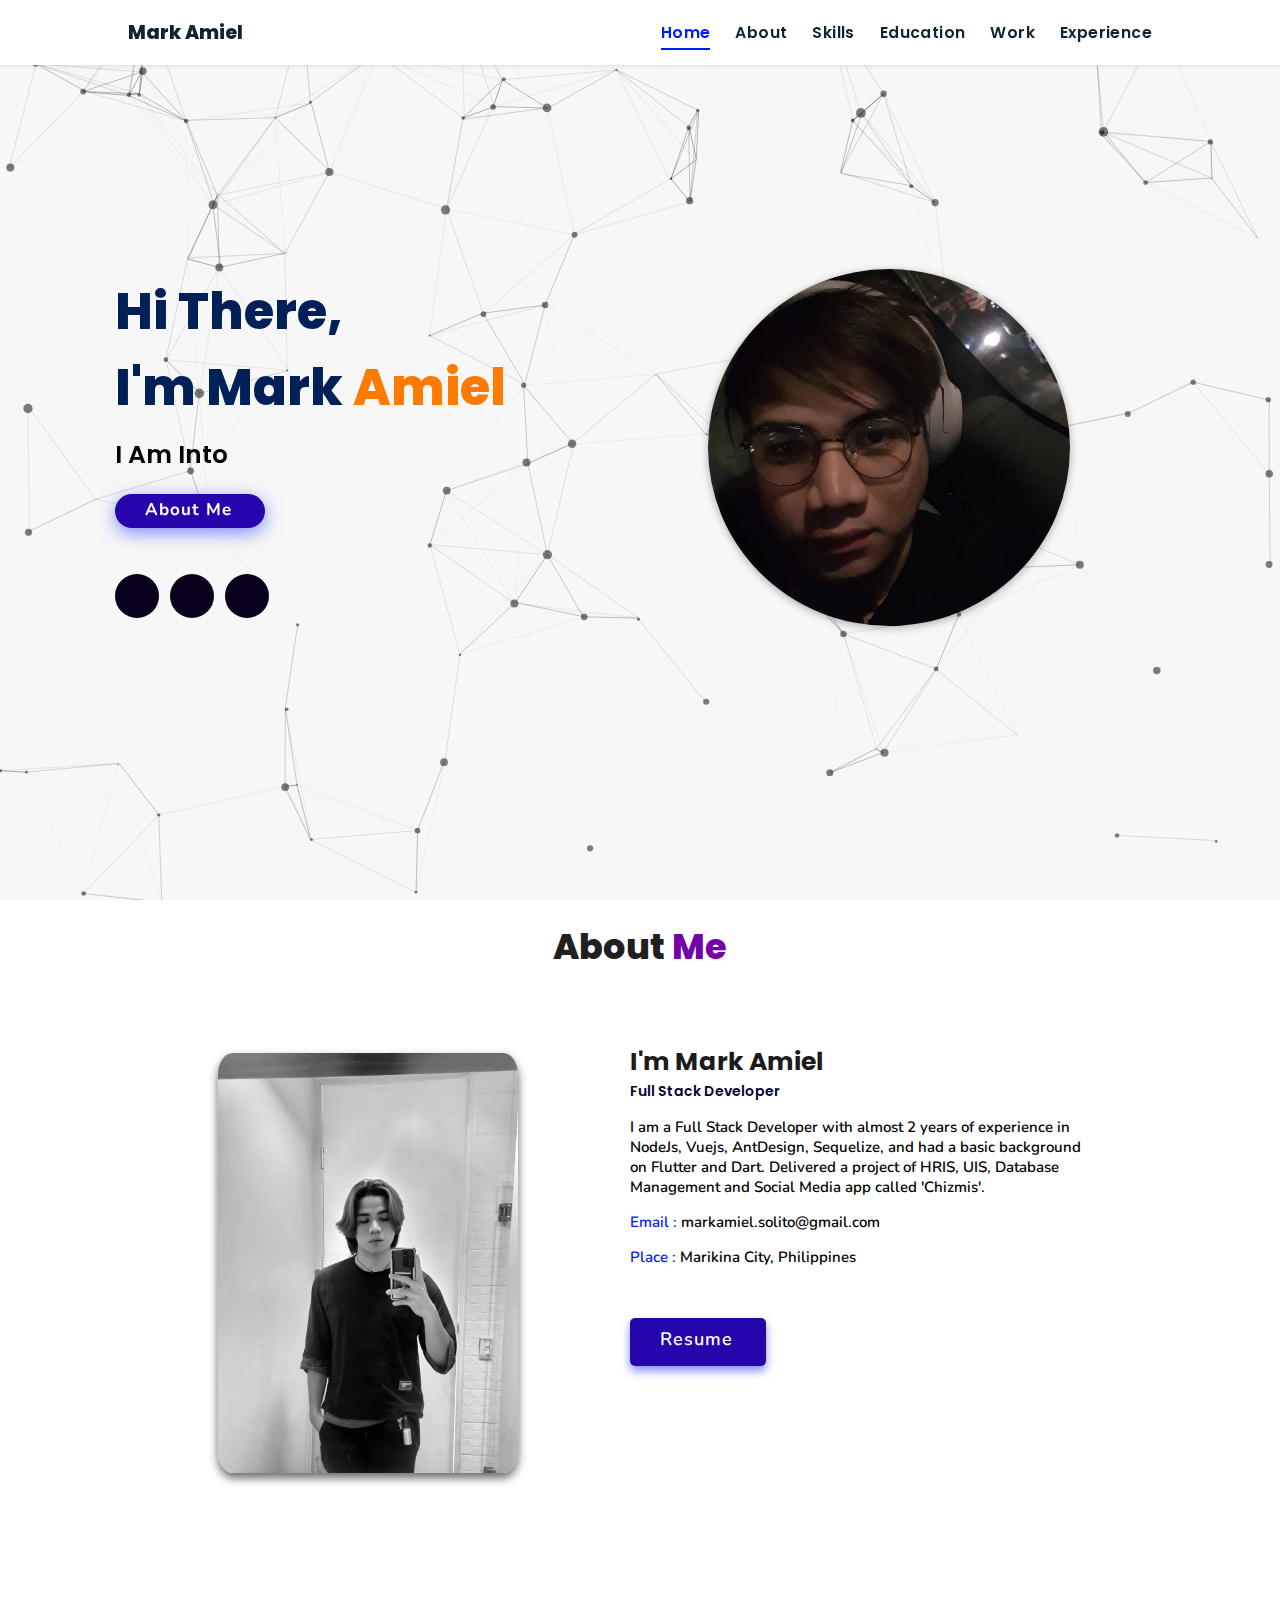
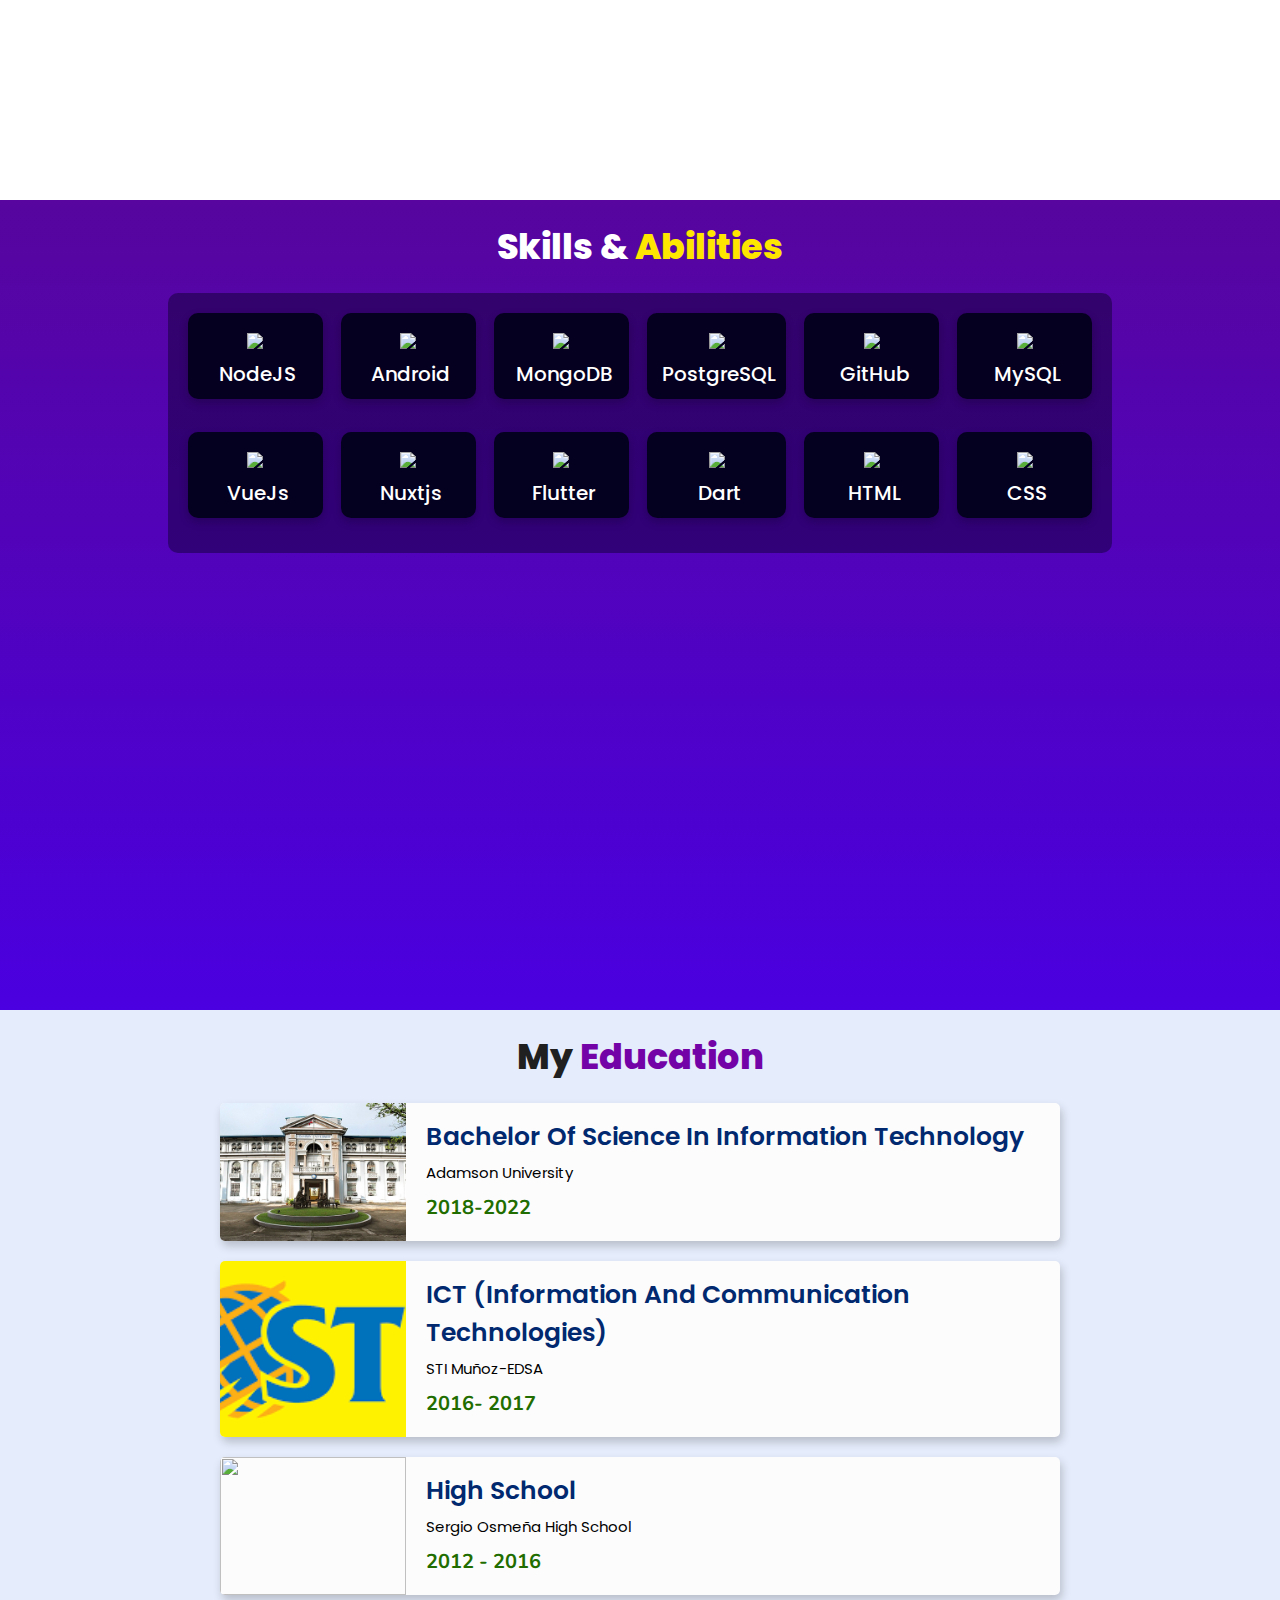
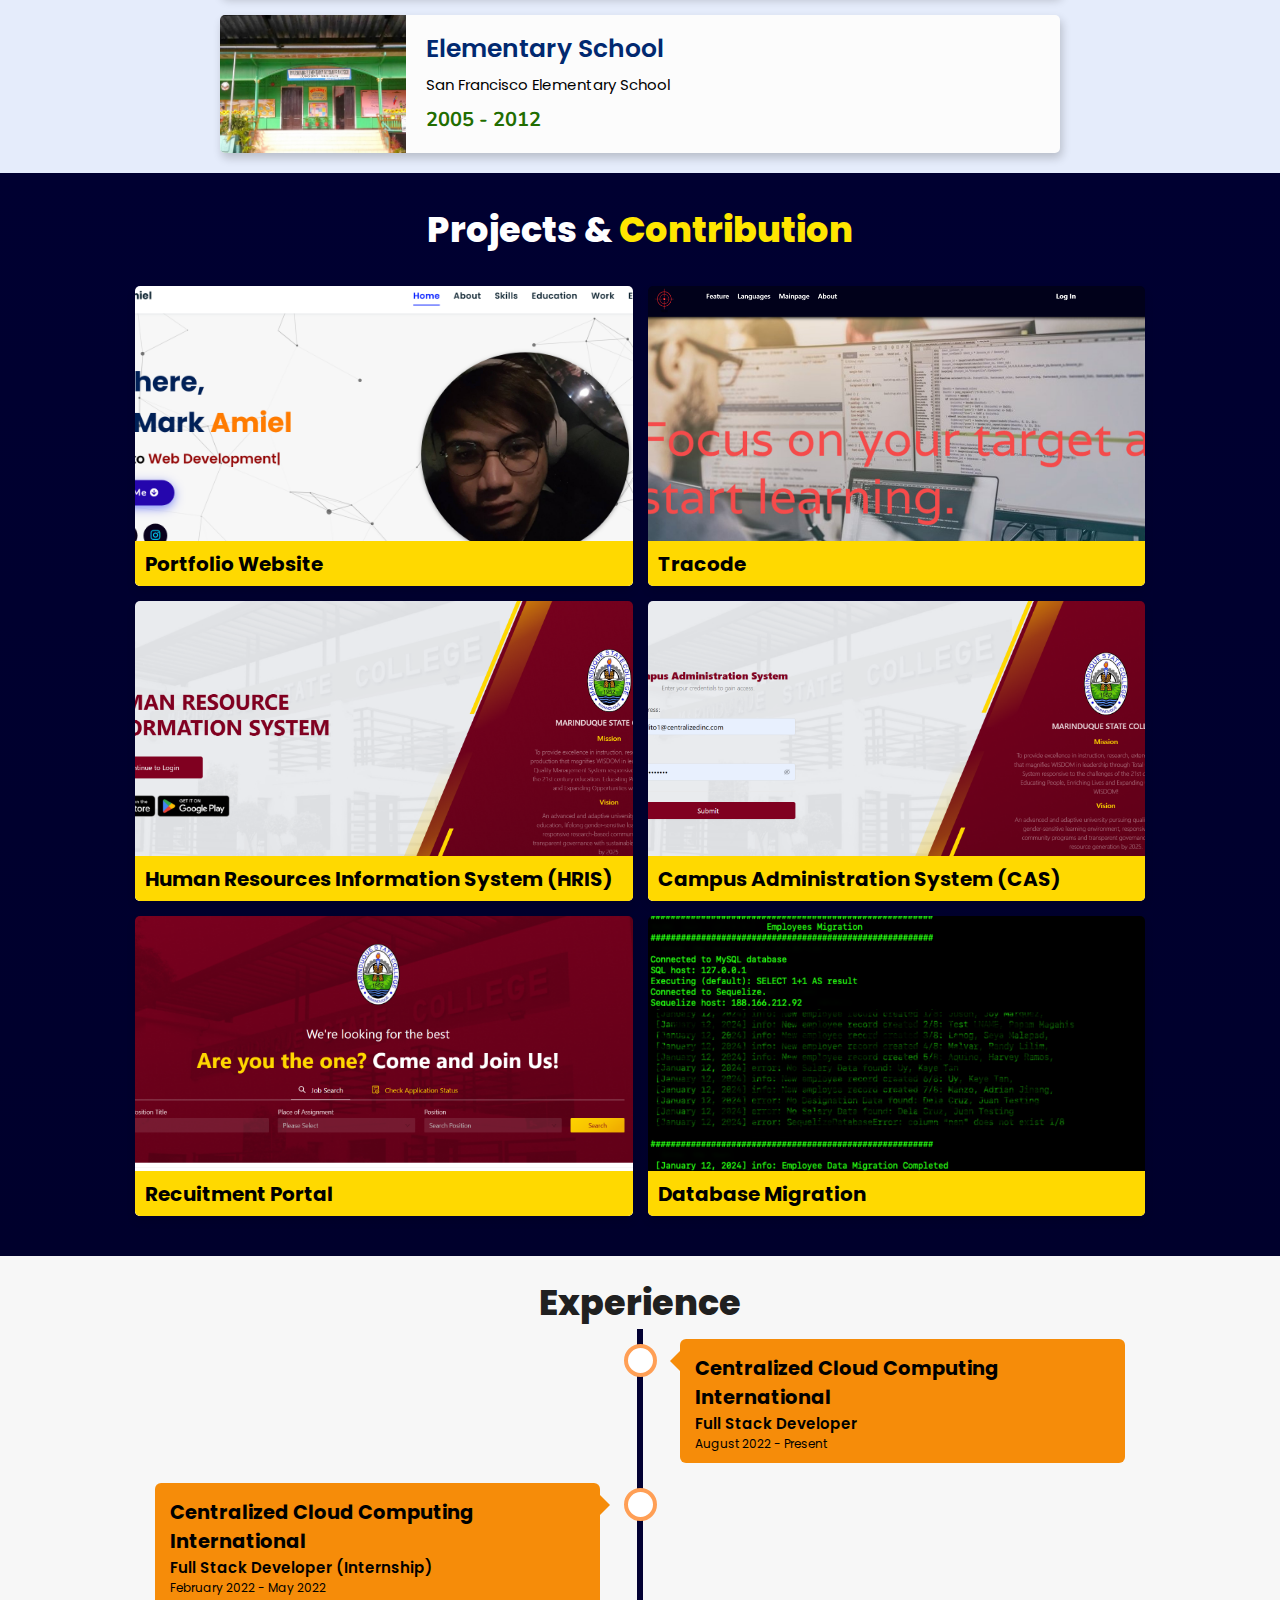
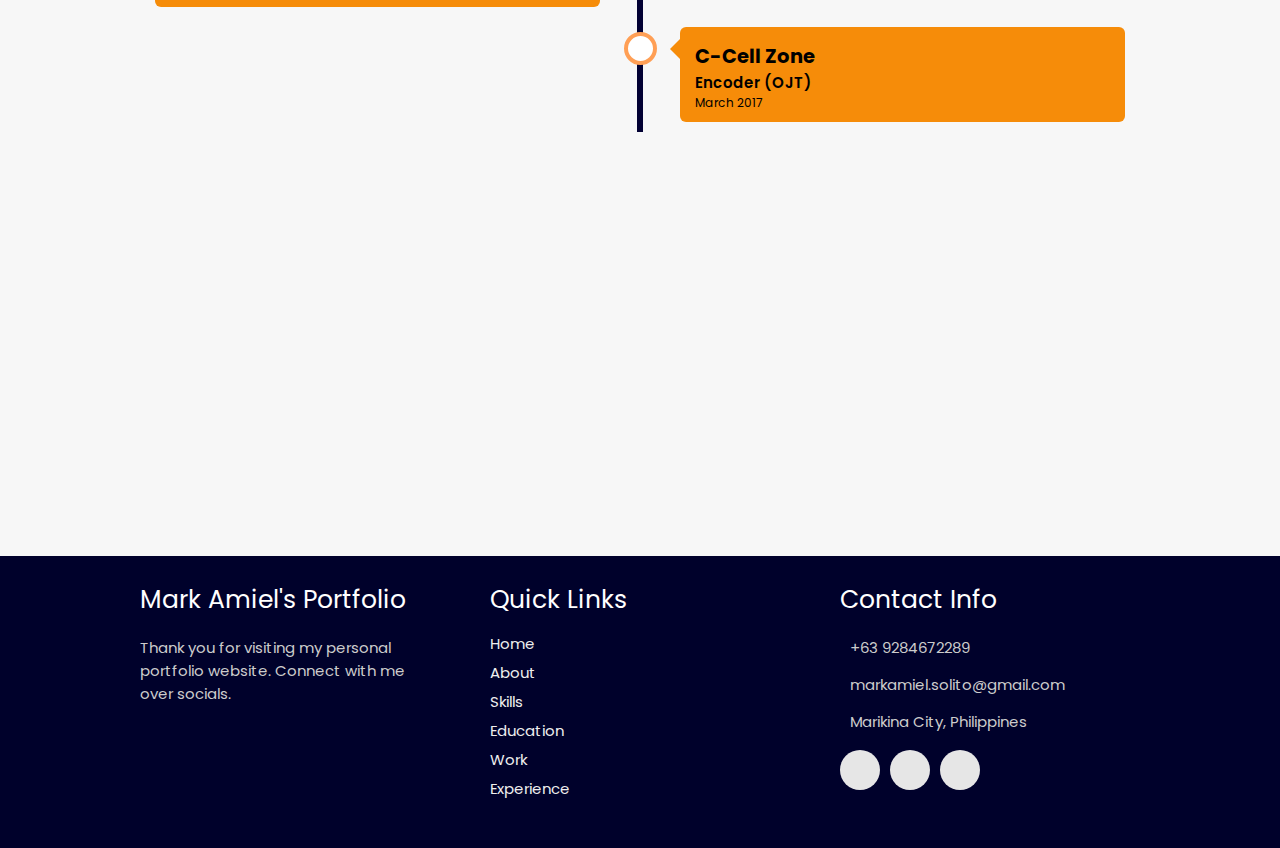
==== commit 9b5c3716: "updated" ====
--- a/index.html
+++ b/index.html
@@ -53,7 +53,7 @@
     </a>
     <div class="socials">
         <ul class="social-icons">
-          <li><a class="linkedin" aria-label="LinkedIn" href="www.linkedin.com/in/mark-amiel-solito-00a850232" target="_blank"><i class="fab fa-linkedin"></i></a></li> 
+          <li><a class="linkedin" aria-label="LinkedIn" href="www.linkedin.com/in/markamiel1619" target="_blank"><i class="fab fa-linkedin"></i></a></li> 
           <li><a class="github" aria-label="GitHub" href="https://github.com/markamiel1621" target="_blank"><i class="fab fa-github"></i></a></li>
           <!-- <li><a class="twitter" aria-label="Twitter" href="https://twitter.com/jigar_sable" target="_blank"><i class="fab fa-twitter"></i></a></li> -->
           <!-- <li><a class="telegram" aria-label="Telegram" href="https://t.me/lifecode5" target="_blank"><i class="fab fa-telegram-plane"></i></a></li> -->
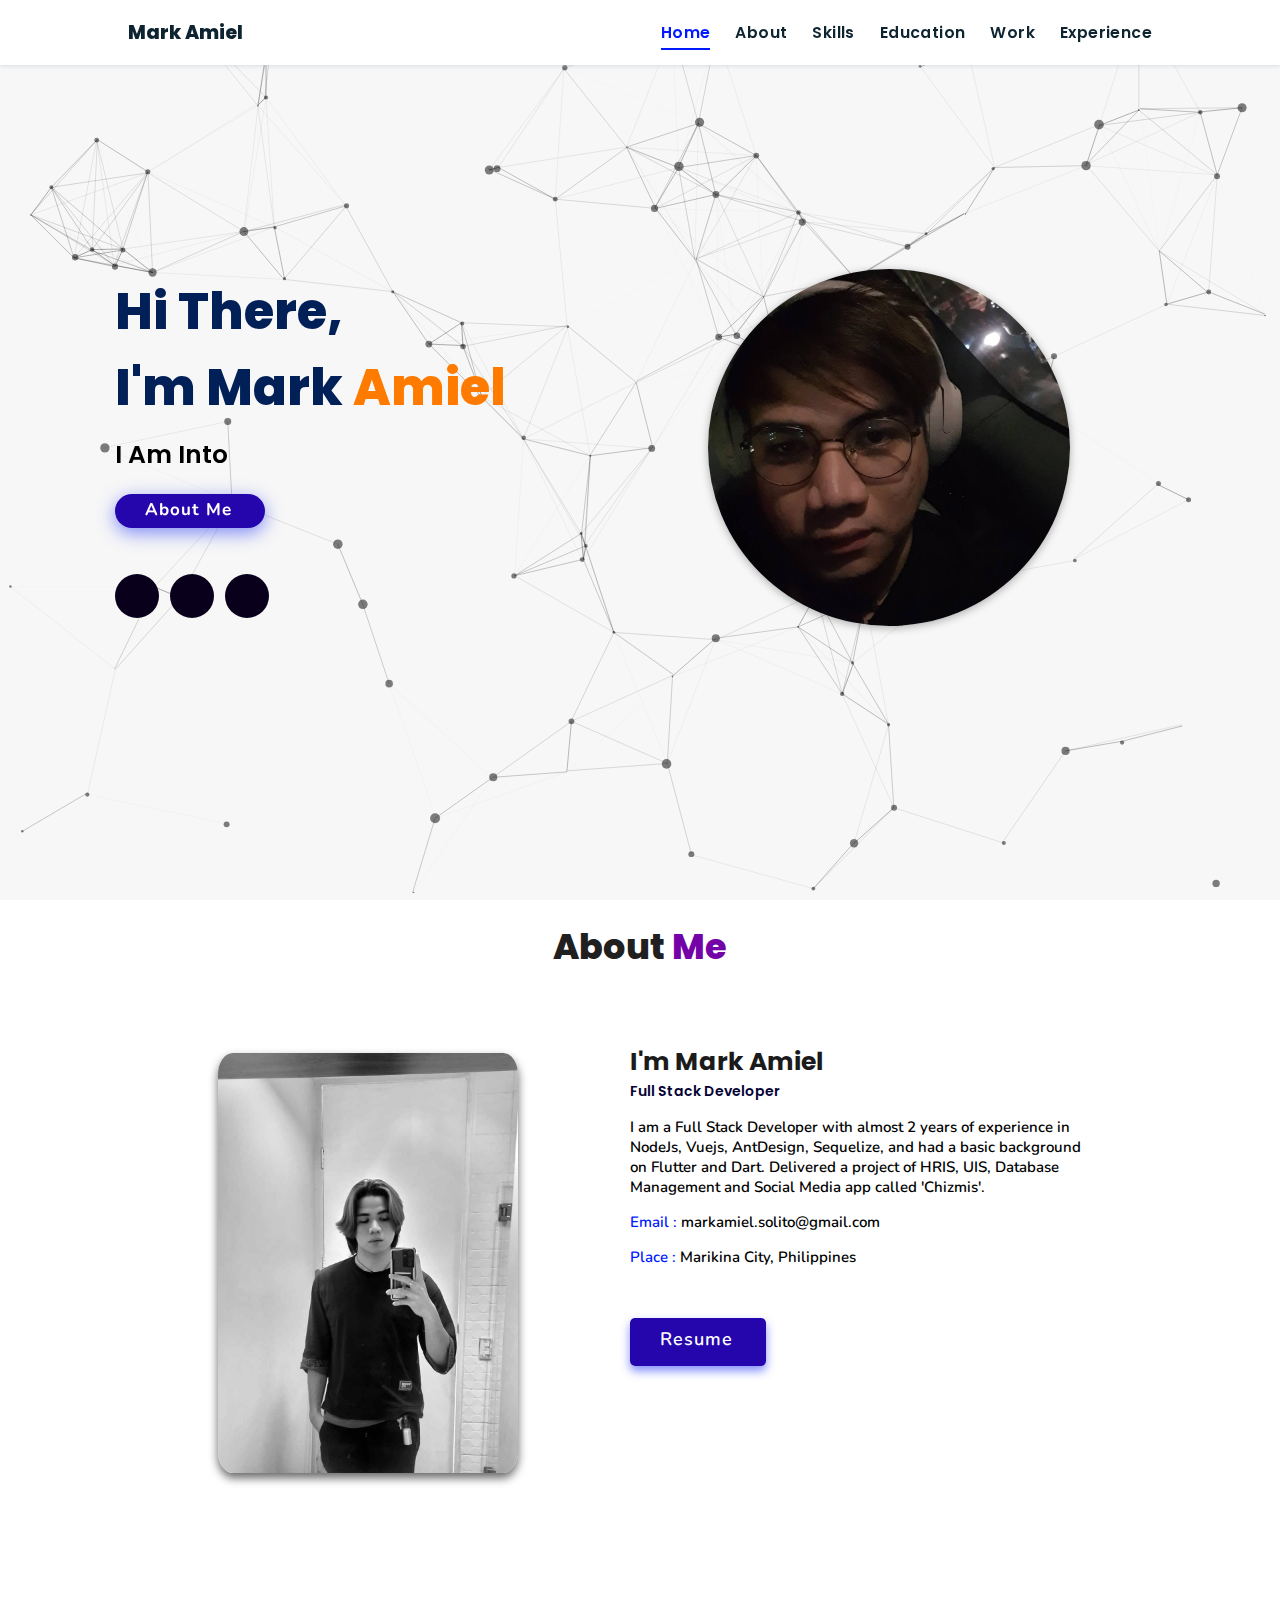
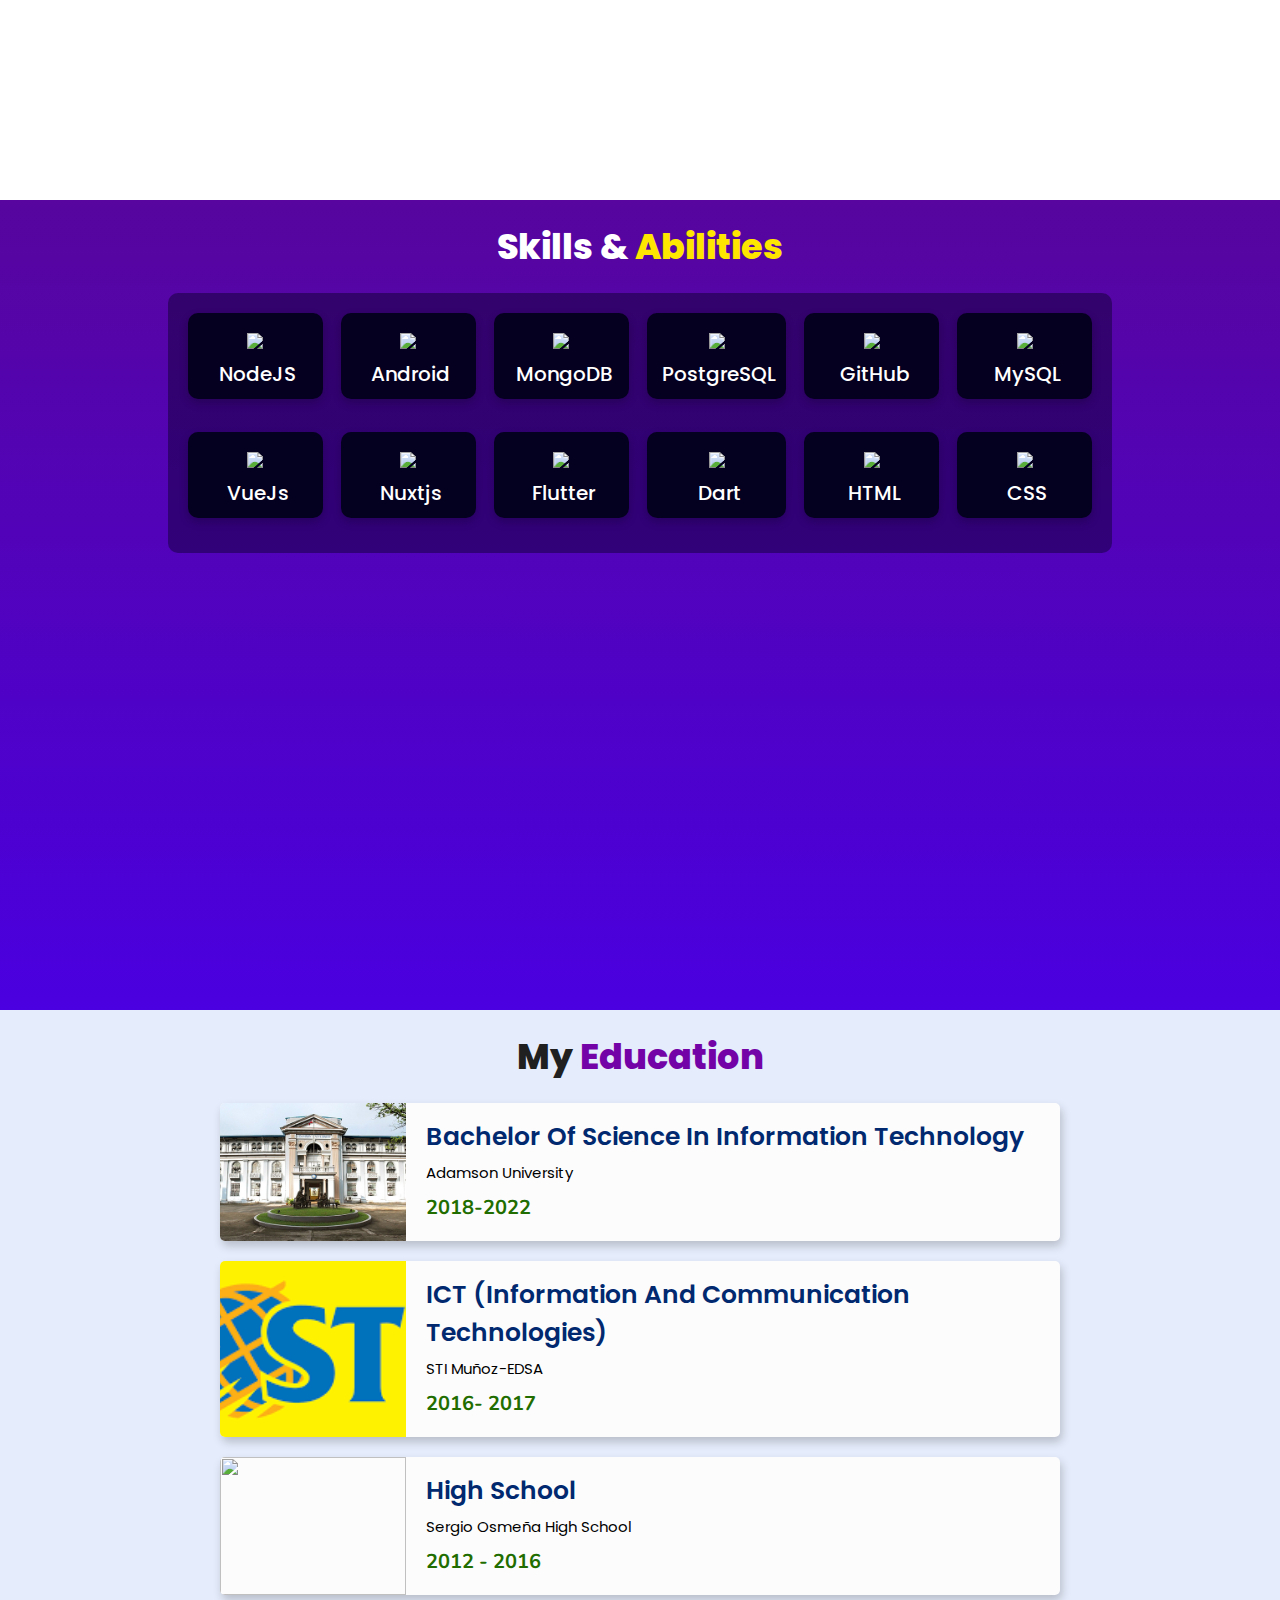
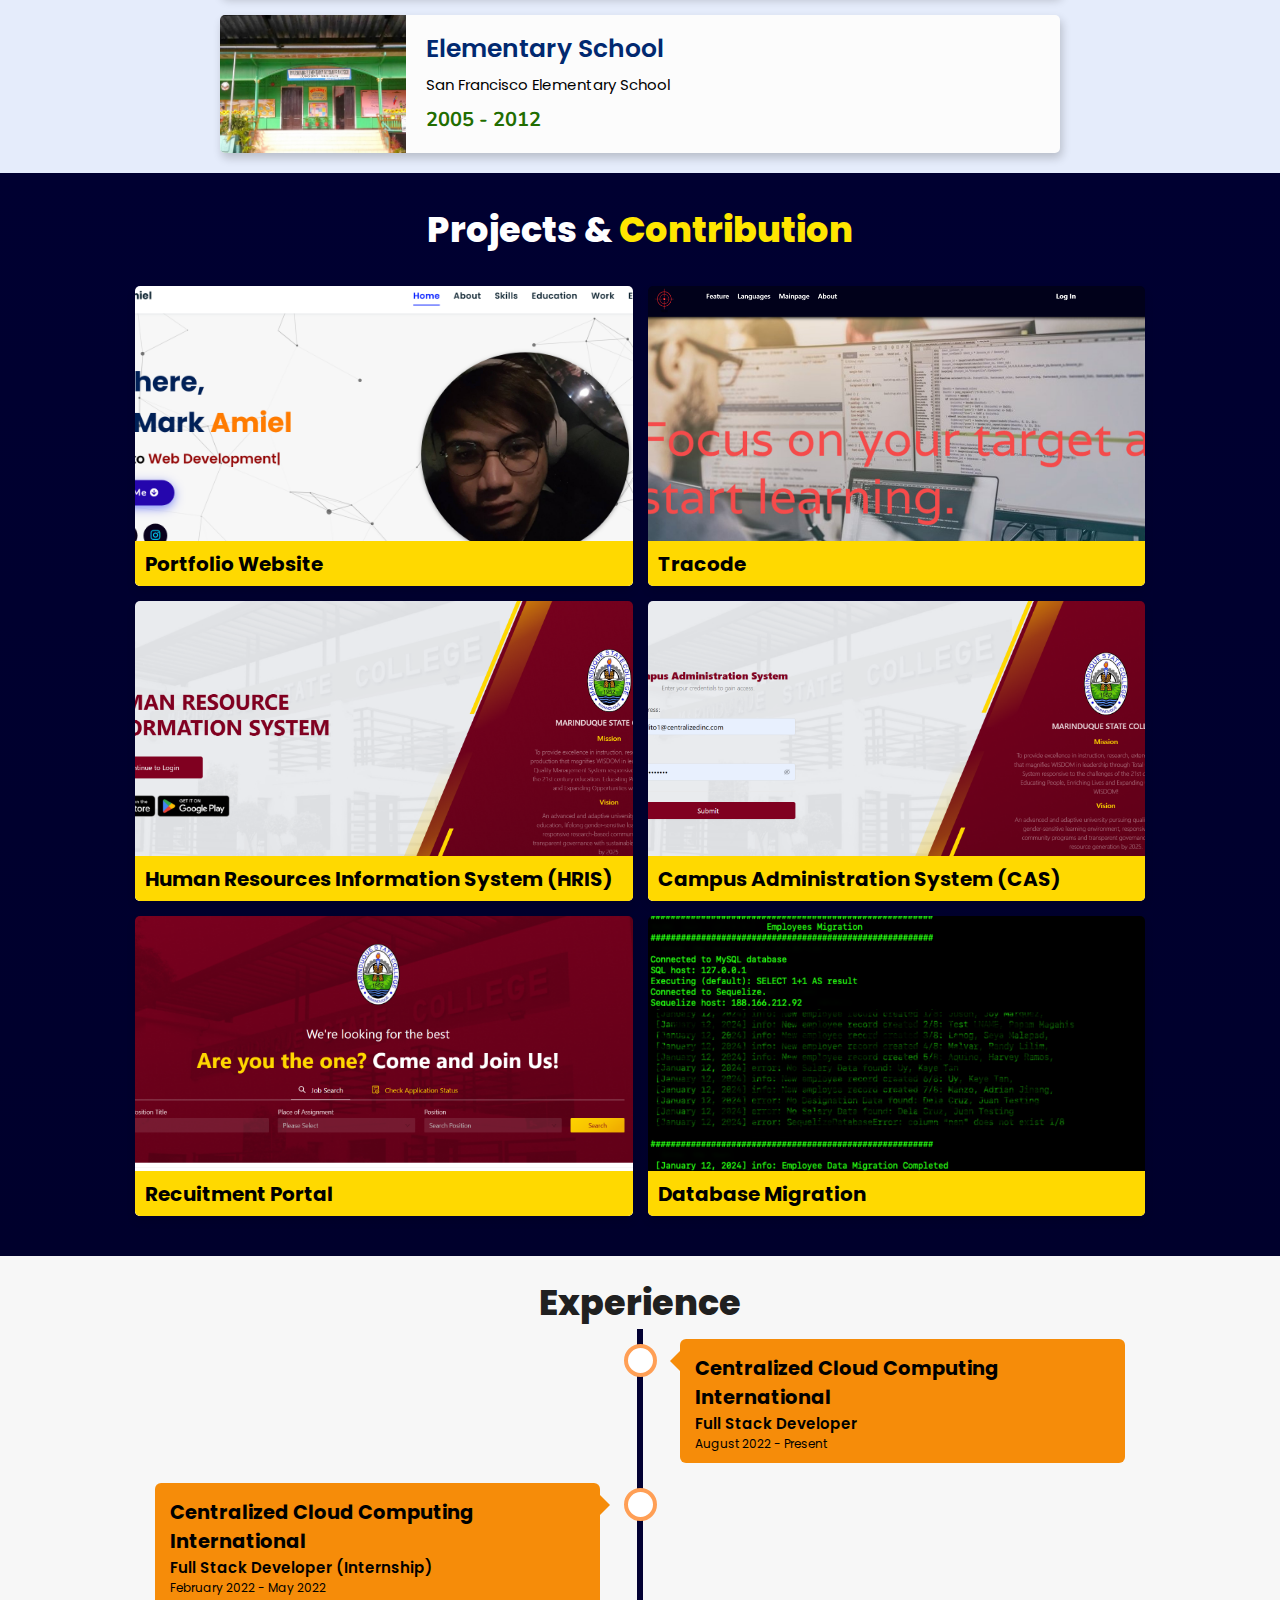
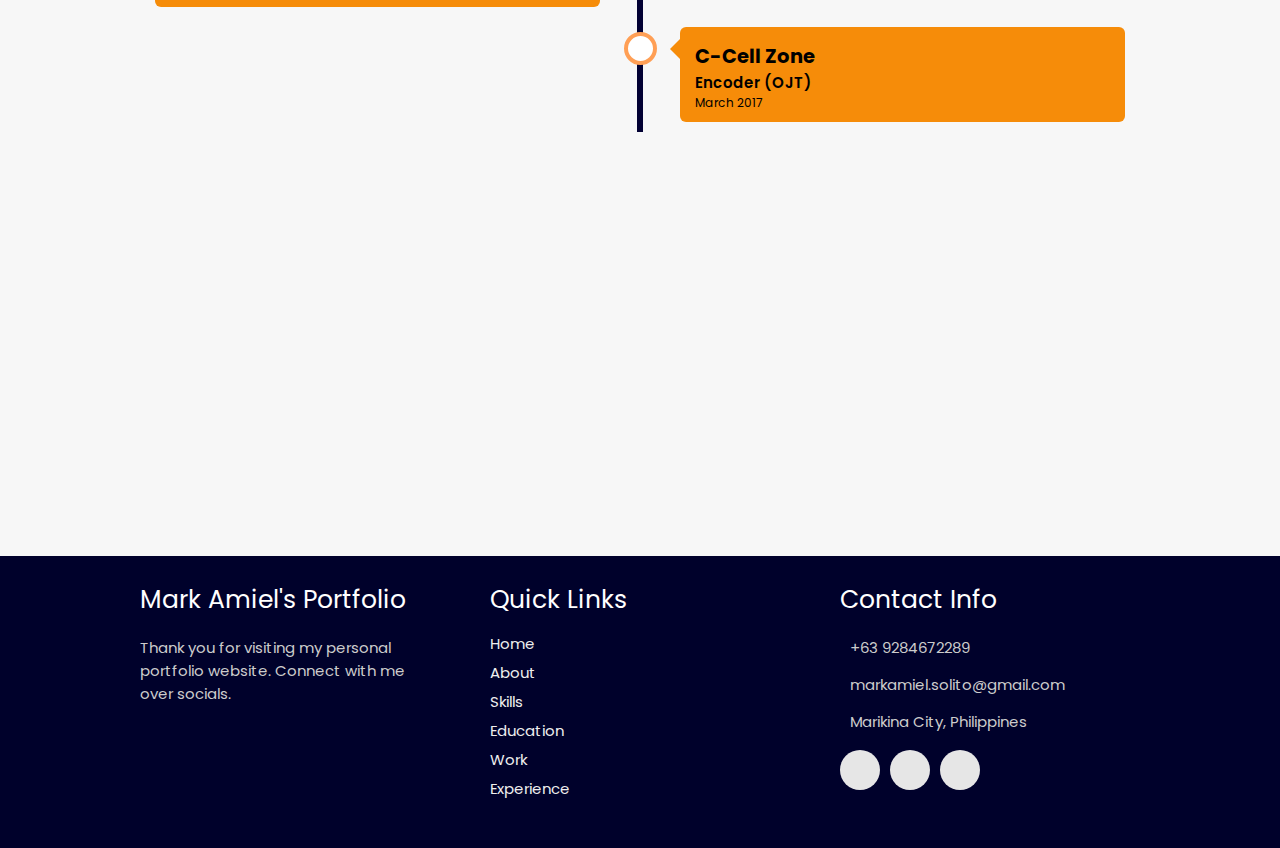
==== commit 84a97365: "updated" ====
--- a/index.html
+++ b/index.html
@@ -53,7 +53,7 @@
     </a>
     <div class="socials">
         <ul class="social-icons">
-          <li><a class="linkedin" aria-label="LinkedIn" href="www.linkedin.com/in/markamiel1619" target="_blank"><i class="fab fa-linkedin"></i></a></li> 
+          <li><a class="linkedin" aria-label="LinkedIn" href="https://www.linkedin.com/in/markamiel1619/" target="_blank"><i class="fab fa-linkedin"></i></a></li> 
           <li><a class="github" aria-label="GitHub" href="https://github.com/markamiel1621" target="_blank"><i class="fab fa-github"></i></a></li>
           <!-- <li><a class="twitter" aria-label="Twitter" href="https://twitter.com/jigar_sable" target="_blank"><i class="fab fa-twitter"></i></a></li> -->
           <!-- <li><a class="telegram" aria-label="Telegram" href="https://t.me/lifecode5" target="_blank"><i class="fab fa-telegram-plane"></i></a></li> -->
@@ -515,7 +515,7 @@
           <p> <i class="fas fa-map-marked-alt"></i>Marikina City, Philippines</p>
           <div class="share">
 
-              <a href="www.linkedin.com/in/markamiel1619" class="fab fa-linkedin" aria-label="LinkedIn" target="_blank"></a>
+              <a href="https://www.linkedin.com/in/markamiel1619/" class="fab fa-linkedin" aria-label="LinkedIn" target="_blank"></a>
               <a href="https://github.com/markamiel1621" class="fab fa-github" aria-label="GitHub" target="_blank"></a>
               <a href="mailto:markamiel.solito@gmail.com" class="fas fa-envelope" aria-label="Mail" target="_blank"></a>
               <!-- <a href="https://twitter.com/jigar_sable" class="fab fa-twitter" aria-label="Twitter" target="_blank"></a> -->
